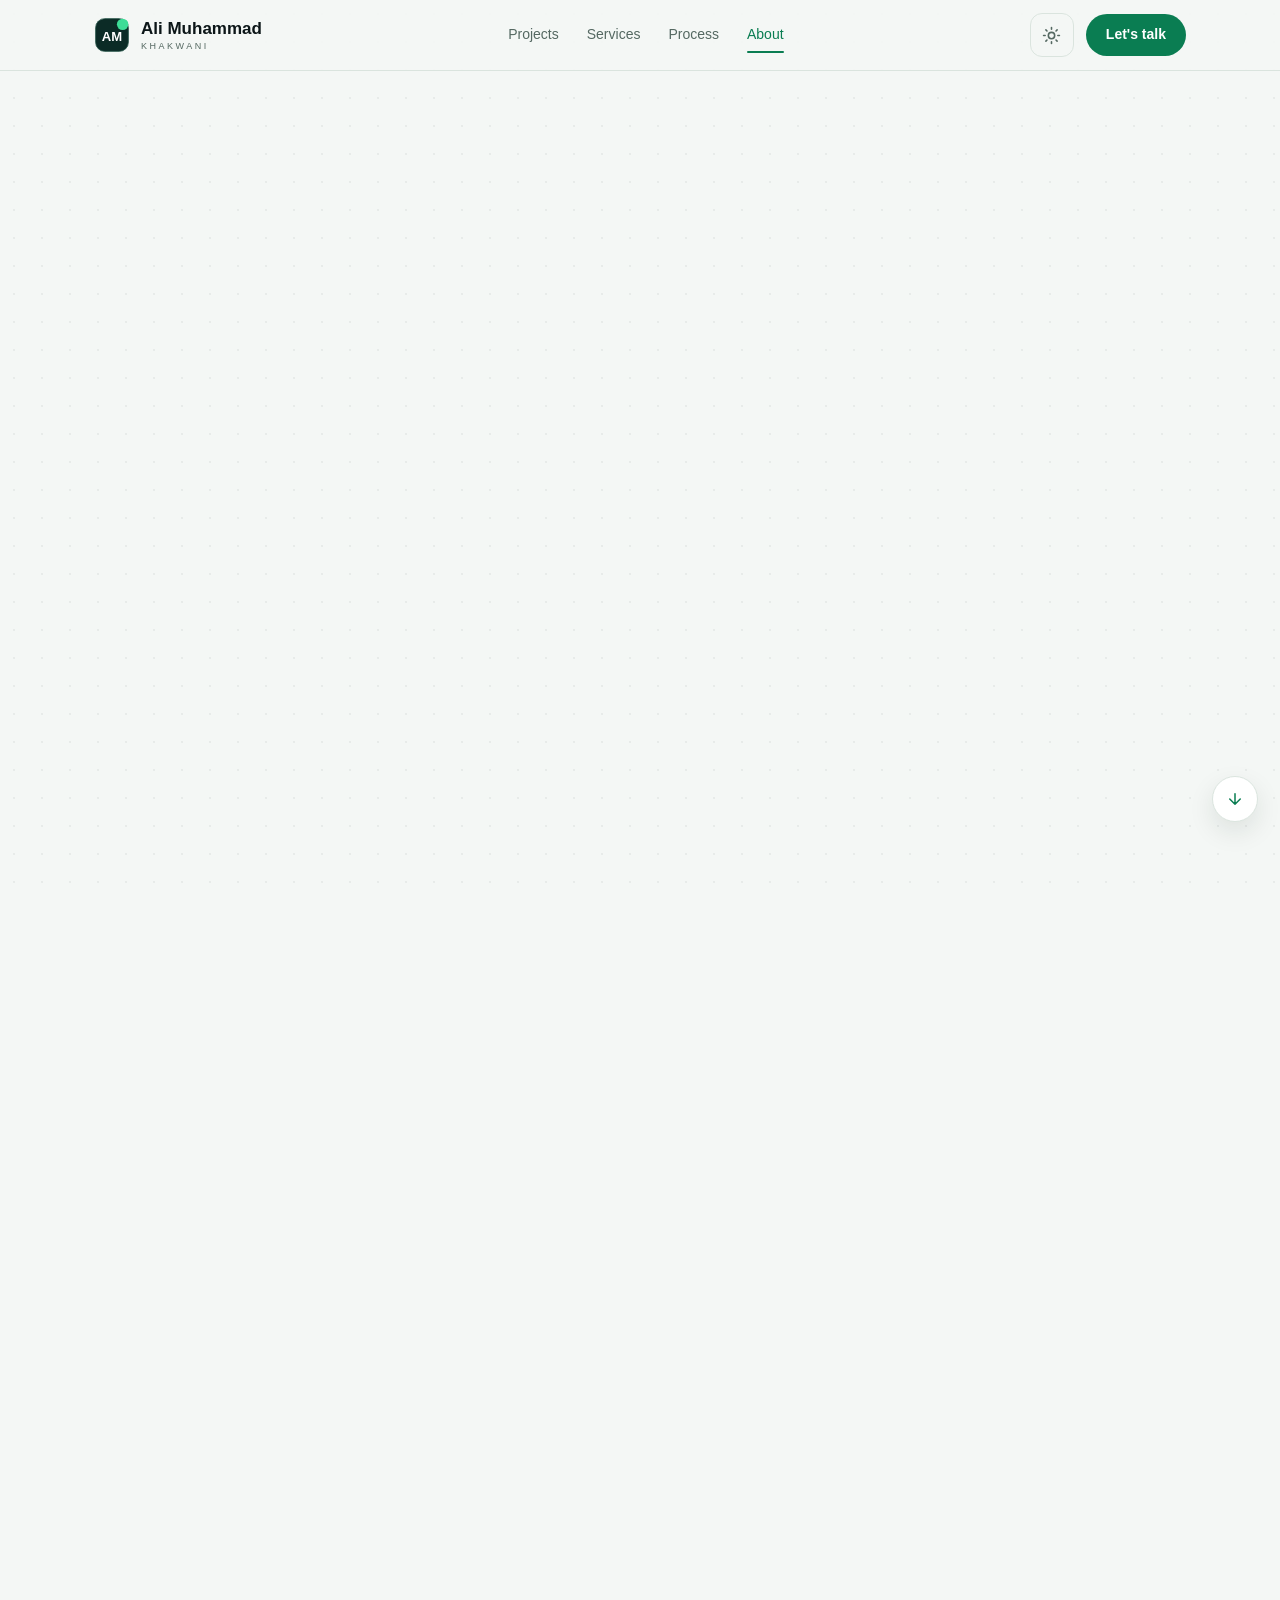
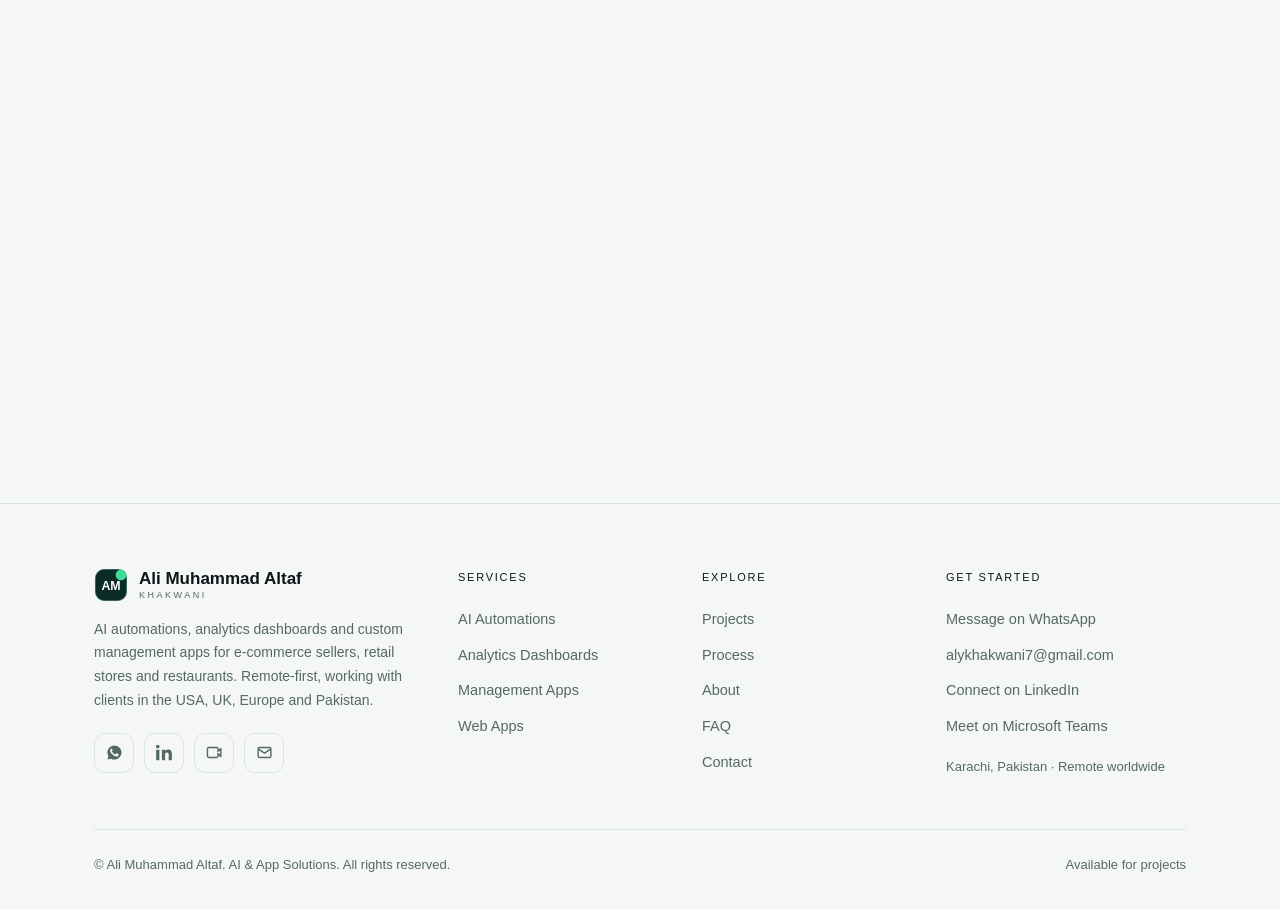
==== about.html @ 0fd6e1c9 "Add files via upload" ====
<!DOCTYPE html>
<html lang="en">
<head>
<meta charset="UTF-8">
<meta name="viewport" content="width=device-width, initial-scale=1.0">
<title>About &amp; FAQ | Ali Muhammad Altaf</title>
<meta name="description" content="Meet Ali Muhammad Altaf, a Computer Science graduate turned e-commerce analyst who builds AI automations and custom apps, plus answers to common questions.">
<meta name="keywords" content="AI automation services, Amazon seller analytics dashboard, e-commerce analytics, retail store management app, restaurant management software, real estate agency software, multi-tenant real estate CRM, interactive web app development, Odoo developer, Power BI dashboards, custom business apps, remote developer, USA, UK, Europe, Pakistan">
<link rel="canonical" href="https://alikhakwani.com/about.html">
<meta name="robots" content="index, follow">
<meta http-equiv="Content-Security-Policy" content="default-src 'self'; script-src 'self' 'unsafe-inline'; style-src 'self' 'unsafe-inline' https://fonts.googleapis.com; font-src https://fonts.gstatic.com; img-src 'self' data:; connect-src https://*.supabase.co; object-src 'none'; base-uri 'self'; form-action 'none'; frame-src 'none'">
<meta name="referrer" content="strict-origin-when-cross-origin">
<meta name="theme-color" content="#051f20" id="themeColor">
<script src="config.js"></script>
<meta property="og:type" content="website">
<meta property="og:url" content="https://alikhakwani.com/about.html">
<meta property="og:title" content="About &amp; FAQ | Ali Muhammad Altaf">
<meta property="og:description" content="Meet Ali Muhammad Altaf, a Computer Science graduate turned e-commerce analyst who builds AI automations and custom apps, plus answers to common questions.">
<meta property="og:site_name" content="Ali Muhammad Altaf">
<meta property="og:locale" content="en_US">
<meta property="og:image" content="https://alikhakwani.com/og-image.jpg?v=2">
<meta property="og:image:secure_url" content="https://alikhakwani.com/og-image.jpg?v=2">
<meta property="og:image:type" content="image/jpeg">
<meta property="og:image:width" content="1200">
<meta property="og:image:height" content="630">
<meta property="og:image:alt" content="Ali Muhammad Altaf: solve business problems with AI, automation and custom software">
<meta name="twitter:card" content="summary_large_image">
<meta name="twitter:title" content="About &amp; FAQ | Ali Muhammad Altaf">
<meta name="twitter:description" content="Meet Ali Muhammad Altaf, a Computer Science graduate turned e-commerce analyst who builds AI automations and custom apps, plus answers to common questions.">
<meta name="twitter:image" content="https://alikhakwani.com/og-image.jpg?v=2">
<meta name="twitter:image:alt" content="Ali Muhammad Altaf, AI automations and custom software">
<link rel="icon" href="data:image/svg+xml,%3Csvg xmlns='http://www.w3.org/2000/svg' viewBox='0 0 44 44'%3E%3Crect x='2' y='2' width='40' height='40' rx='11' fill='%230f1b18'/%3E%3Crect x='28' y='2' width='14' height='14' rx='7' fill='%233ddc97'/%3E%3Ctext x='22' y='29' text-anchor='middle' font-family='sans-serif' font-weight='800' font-size='15' fill='white'%3EAM%3C/text%3E%3C/svg%3E">
<link rel="preconnect" href="https://fonts.googleapis.com">
<link rel="preconnect" href="https://fonts.gstatic.com" crossorigin>
<link href="https://fonts.googleapis.com/css2?family=Manrope:wght@400;500;600;700;800&display=swap" rel="stylesheet" media="print" onload="this.media='all'">
<noscript><link href="https://fonts.googleapis.com/css2?family=Manrope:wght@400;500;600;700;800&display=swap" rel="stylesheet"></noscript>
<link rel="stylesheet" href="styles.css">
<script>
(function(){try{
  var t=localStorage.getItem("theme");
  if(!t) t = window.matchMedia("(prefers-color-scheme: light)").matches ? "light" : "dark";
  document.documentElement.setAttribute("data-theme",t);
}catch(e){document.documentElement.setAttribute("data-theme","dark");}})();
</script>
<script type="application/ld+json">
{
  "@context": "https://schema.org",
  "@type": "FAQPage",
  "mainEntity": [
    {
      "@type": "Question",
      "name": "What kind of businesses do you work with?",
      "acceptedAnswer": {
        "@type": "Answer",
        "text": "E-commerce sellers (Amazon, eBay, Shopify), retail stores, restaurants, and any business owner who needs a digital or AI solution: AI automations, business analytics dashboards, custom management apps and web apps. Remote work with clients in the USA, UK, Europe and Pakistan."
      }
    },
    {
      "@type": "Question",
      "name": "How much does a custom dashboard or app cost?",
      "acceptedAnswer": {
        "@type": "Answer",
        "text": "Pricing depends on scope: an AI automation or analytics dashboard costs less than a full retail store management system or restaurant management app. Every project gets a clear fixed-price quote before work starts, and the first consultation is free."
      }
    },
    {
      "@type": "Question",
      "name": "How long does a project take?",
      "acceptedAnswer": {
        "@type": "Answer",
        "text": "A focused analytics dashboard (Amazon sales dashboard, e-commerce report, Power BI dashboard) typically takes days; a complete retail or restaurant management system with user roles takes a few weeks, with working versions shown along the way."
      }
    },
    {
      "@type": "Question",
      "name": "Do you work remotely with clients in the USA and Europe?",
      "acceptedAnswer": {
        "@type": "Answer",
        "text": "Yes, remote AI automation services and custom app development for businesses in the USA, UK, Europe and Pakistan. Karachi working hours overlap European business hours completely and US East Coast mornings, and everything is delivered online."
      }
    },
    {
      "@type": "Question",
      "name": "Do you build real estate agency software?",
      "acceptedAnswer": {
        "@type": "Answer",
        "text": "Yes, multi-tenant real estate platforms that run a whole agency from one dashboard: property listings, client and lead pipelines, viewings, offers, deals and agent commission tracking, replacing spreadsheets and scattered WhatsApp threads."
      }
    },
    {
      "@type": "Question",
      "name": "Can you build an interactive product or marketing website?",
      "acceptedAnswer": {
        "@type": "Answer",
        "text": "Yes, interactive, animated product and marketing sites: cost calculators, configurators, exploded/interactive product views and conversion-focused landing pages."
      }
    }
  ]
}
</script>
</head>
<body>
<a class="skip-link" href="#main">Skip to content</a>
<div class="aurora" aria-hidden="true"></div>
<div class="grain" aria-hidden="true"></div>

<header>
  <div class="wrap nav">
    <a class="mark" href="index.html">
      <svg class="logo" viewBox="0 0 44 44" aria-hidden="true">
        <rect x="2" y="2" width="40" height="40" rx="11" fill="#0b2b26" stroke="#235347"/>
        <rect x="28" y="2" width="14" height="14" rx="7" fill="#3ddc97"/>
        <text x="22" y="29" text-anchor="middle" font-family="Bricolage Grotesque, sans-serif" font-weight="800" font-size="16" fill="#ffffff">AM</text>
      </svg>
      <span class="mark-name"><span data-shortname>Ali Muhammad</span><small class="mark-sub">Khakwani</small></span>
    </a>
    <nav class="nav-links" id="navLinks">
      <a href="projects.html">Projects</a>
      <a href="services.html">Services</a>
      <a href="process.html">Process</a>
      <a href="about.html" aria-current="page">About</a>
    </nav>
    <div class="nav-right">
      <button class="theme-toggle" id="themeToggle" type="button" aria-label="Switch to light theme">
        <svg class="t-moon" viewBox="0 0 24 24" aria-hidden="true"><path d="M21 12.8A9 9 0 1 1 11.2 3a7 7 0 0 0 9.8 9.8z"/></svg>
        <svg class="t-sun" viewBox="0 0 24 24" aria-hidden="true"><circle cx="12" cy="12" r="4"/><path d="M12 2v2M12 20v2M4.9 4.9l1.4 1.4M17.7 17.7l1.4 1.4M2 12h2M20 12h2M4.9 19.1l1.4-1.4M17.7 6.3l1.4-1.4"/></svg>
      </button>
      <a class="nav-cta" href="contact.html">Let's talk</a>
      <button class="nav-burger" id="navBurger" type="button" aria-label="Open menu" aria-expanded="false" aria-controls="mobileMenu">
        <span></span><span></span><span></span>
      </button>
    </div>
  </div>
  <div class="mobile-menu" id="mobileMenu" hidden>
    <a href="index.html"><i>01</i>Home</a>
    <a href="projects.html"><i>02</i>Projects</a>
    <a href="services.html"><i>03</i>Services</a>
    <a href="process.html"><i>04</i>Process</a>
    <a href="about.html" aria-current="page"><i>05</i>About</a>
    <a class="mm-cta" href="contact.html">Let's talk</a>
  </div>
</header>

<main id="main">
<section id="story" style="padding-top:72px">
  <div class="wrap meet-grid">
    <div class="reveal">
      <div class="portrait-wrap"><div class="portrait"><img src="assets/img-ce929fce.jpg" width="720" height="900" alt="Ali Muhammad Altaf" loading="lazy" decoding="async"></div>
    </div></div>
    <div class="meet-copy reveal">
      <p class="eyebrow">Meet Ali</p>
      <h1>Built by someone who knows the business side.</h1>
      <p>Computer Science graduate turned e-commerce sales analyst. I've managed listings and data across Amazon, eBay, Shopify and Odoo. I saw how much time businesses lose to manual work, so I started building the tools that fix it. <strong>I work remotely with clients in the USA, UK, Europe and Pakistan.</strong></p>
      <div class="chips">
        <span class="chip">AI Automations</span><span class="chip">E-commerce Analytics</span><span class="chip">Amazon Analytics</span><span class="chip">Power BI</span><span class="chip">Python</span><span class="chip">SQL</span><span class="chip">Odoo</span>
      </div>
    </div>
  </div>
</section>

<!-- REVIEWS -->

<section id="reviews" style="display:none;padding-top:0">
  <div class="wrap">
    <div class="sec-head center reveal" style="text-align:center">
      <p class="eyebrow">Client reviews</p>
      <h2 style="margin-left:auto;margin-right:auto">What clients say about the work.</h2>
    </div>
    <div class="t-grid" id="tGrid"></div>
    <div class="t-invite reveal">
      <h3 class="t-invite-head">Share your feedback</h3>
      <p>Worked with me? I'd love your honest feedback.</p>
      <button class="btn btn-ghost" id="rvToggle" type="button">⭐ Share your review</button>
      <div id="rvForm" style="display:none;max-width:520px;margin:22px auto 0;text-align:left">
        <div class="rv-field"><label>Your name *</label><input id="rvName" maxlength="80" required aria-required="true" placeholder="e.g. Ahmed Raza"></div>
        <div class="rv-field"><label>Business (optional)</label><input id="rvBiz" maxlength="120" placeholder="e.g. Raza Traders, Karachi"></div>
        <div class="rv-field"><label>Rating</label>
          <select id="rvStars"><option value="5">★★★★★ Excellent</option><option value="4">★★★★☆ Good</option><option value="3">★★★☆☆ Okay</option><option value="2">★★☆☆☆ Poor</option><option value="1">★☆☆☆☆ Bad</option></select>
        </div>
        <div class="rv-field"><label>Your review *</label><textarea id="rvText" maxlength="600" rows="4" required aria-required="true" placeholder="What did I build for you, and what changed?"></textarea></div>
        <input id="rvHp" aria-hidden="true" style="position:absolute;left:-9999px" tabindex="-1" autocomplete="off">
        <button class="btn btn-jade" id="rvSubmit" type="button" style="width:100%;justify-content:center">Submit review</button>
        <p id="rvMsg" role="status" aria-live="polite" style="margin-top:12px;font-size:14px;text-align:center"></p>
      </div>
    </div>
  </div>
</section>

<!-- FAQ -->

<section id="faq" style="padding-top:0">
  <div class="wrap">
    <div class="sec-head center reveal" style="text-align:center">
      <p class="eyebrow">Common questions</p>
      <h2 style="margin-left:auto;margin-right:auto">Questions people usually ask.</h2>
    </div>
    <div class="faq stagger reveal">
      <details>
        <summary>What kind of businesses do you work with?</summary>
        <p>Mainly e-commerce sellers (Amazon, eBay, Shopify), retail stores and restaurants, but really any business owner who needs a digital or AI solution. If your business runs on slow, manual processes, it can be automated: AI automations, business analytics dashboards, custom management apps and web apps. I work remotely with clients in the USA, UK, Europe and Pakistan.</p>
      </details>
      <details>
        <summary>How much does a custom dashboard or app cost?</summary>
        <p>It depends on scope. An AI automation or a business analytics dashboard (like an Amazon sales dashboard or Power BI report) costs less than a full retail store management system or restaurant management app with user roles. Tell me what you need on WhatsApp and you'll get a clear, fixed-price quote before any work starts. The first consultation is always free.</p>
      </details>
      <details>
        <summary>How long does a project take?</summary>
        <p>A focused analytics dashboard (an Amazon sales dashboard, e-commerce report or Power BI dashboard) typically takes days, not months. A complete management system for a retail store or restaurant, with user roles and reports, takes a few weeks. I build fast, test against your real business data, and show you working versions along the way.</p>
      </details>
      <details>
        <summary>Do you work remotely with clients in the USA and Europe?</summary>
        <p>Yes, I provide remote AI automation services and custom app development for businesses in the USA, UK, Europe and Pakistan. Being based in Karachi means my working day overlaps European business hours completely and US East Coast mornings, so communication stays same-day. Everything is delivered online: hosted web apps, shared dashboards and updates over WhatsApp or email.</p>
      </details>
      <details>
        <summary>Do you build real estate agency software?</summary>
        <p>Yes, I build multi-tenant real estate platforms that run a whole agency from one dashboard: property listings, client and lead pipelines, viewings, offers, deals and agent commission tracking, replacing spreadsheets and scattered WhatsApp threads. See REOS in the projects section for an example.</p>
      </details>
      <details>
        <summary>Can you build an interactive product or marketing website?</summary>
        <p>Yes, beyond dashboards and management apps, I build interactive, animated product and marketing sites: cost calculators, configurators, exploded/interactive product views and conversion-focused landing pages, like the Eco Bike project in my portfolio.</p>
      </details>
    </div>
  </div>
</section>

<!-- FINAL CTA -->

<section class="cta-band">
  <div class="wrap">
    <div class="cta-inner reveal">
      <div>
        <p class="eyebrow">Let's talk</p>
        <h2>Have a manual process costing your team hours every week?</h2>
        <p>Tell me what's slow or messy and I'll show you how it can work instead.</p>
      </div>
      <div class="cta-actions">
        <a class="btn btn-jade" href="contact.html">Start a project</a>
        <a class="btn btn-ghost" data-wa href="#">Message on WhatsApp</a>
      </div>
    </div>
  </div>
</section>

</main>
<footer>
  <div class="wrap">
    <div class="foot-grid">
      <div class="foot-brand">
        <a class="mark" href="index.html">
          <svg class="logo" viewBox="0 0 44 44" aria-hidden="true" style="width:34px;height:34px">
            <rect x="2" y="2" width="40" height="40" rx="11" fill="#0b2b26" stroke="#235347"/>
            <rect x="28" y="2" width="14" height="14" rx="7" fill="#3ddc97"/>
            <text x="22" y="29" text-anchor="middle" font-family="Bricolage Grotesque, sans-serif" font-weight="800" font-size="16" fill="#ffffff">AM</text>
          </svg>
          <span class="mark-name"><span data-name>Ali Muhammad Altaf</span><small class="mark-sub">Khakwani</small></span>
        </a>
        <p class="foot-blurb">AI automations, analytics dashboards and custom management apps for e-commerce sellers, retail stores and restaurants. Remote-first, working with clients in the USA, UK, Europe and Pakistan.</p>
        <div class="foot-social">
          <a data-wa href="#" aria-label="WhatsApp">
            <svg viewBox="0 0 24 24" fill="currentColor" aria-hidden="true"><path d="M12 2a10 10 0 0 0-8.6 15.1L2 22l5-1.3A10 10 0 1 0 12 2zm5.4 14.1c-.2.7-1.3 1.3-1.9 1.4-.5.1-1.1.1-1.8-.1-.4-.1-1-.3-1.7-.6-3-1.3-4.9-4.3-5.1-4.5-.1-.2-1.2-1.6-1.2-3s.7-2.1 1-2.4c.2-.3.5-.3.7-.3h.5c.2 0 .4 0 .6.4.2.5.7 1.8.8 1.9.1.1.1.3 0 .5-.1.2-.1.3-.3.5l-.4.5c-.1.1-.3.3-.1.6.2.3.8 1.3 1.7 2.1 1.2 1.1 2.2 1.4 2.5 1.5.3.1.5.1.7-.1.2-.2.8-.9 1-1.2.2-.3.4-.3.7-.2.3.1 1.7.8 2 1 .3.2.5.2.5.4.1.1.1.7-.2 1.6z"/></svg>
          </a>
          <a data-li href="#" target="_blank" rel="noopener" aria-label="LinkedIn">
            <svg viewBox="0 0 24 24" fill="currentColor" aria-hidden="true"><path d="M4.98 3.5C4.98 4.88 3.87 6 2.5 6S0 4.88 0 3.5 1.12 1 2.5 1s2.48 1.12 2.48 2.5zM.24 8.25h4.52V23H.24V8.25zM8.34 8.25h4.33v2.01h.06c.6-1.14 2.08-2.34 4.28-2.34 4.58 0 5.42 3.01 5.42 6.92V23h-4.51v-7.1c0-1.7-.03-3.88-2.37-3.88-2.37 0-2.73 1.85-2.73 3.76V23H8.34V8.25z"/></svg>
          </a>
          <a data-teams href="#" target="_blank" rel="noopener" aria-label="Microsoft Teams">
            <svg viewBox="0 0 24 24" fill="none" stroke="currentColor" stroke-width="2" stroke-linecap="round" stroke-linejoin="round" aria-hidden="true"><path d="M17 10.5V7a2 2 0 0 0-2-2H4a2 2 0 0 0-2 2v10a2 2 0 0 0 2 2h11a2 2 0 0 0 2-2v-3.5l4 4v-11z"/></svg>
          </a>
          <a href="mailto:alykhakwani7@gmail.com" aria-label="Email">
            <svg viewBox="0 0 24 24" fill="none" stroke="currentColor" stroke-width="2" aria-hidden="true"><rect x="3" y="5" width="18" height="14" rx="2"/><path d="M3 7l9 6 9-6"/></svg>
          </a>
        </div>
      </div>

      <div class="foot-col">
        <h4>Services</h4>
        <a href="services.html">AI Automations</a>
        <a href="services.html">Analytics Dashboards</a>
        <a href="services.html">Management Apps</a>
        <a href="services.html">Web Apps</a>
      </div>

      <div class="foot-col">
        <h4>Explore</h4>
        <a href="projects.html">Projects</a>
        <a href="process.html">Process</a>
        <a href="about.html">About</a>
        <a href="about.html#faq">FAQ</a>
        <a href="contact.html">Contact</a>
      </div>

      <div class="foot-col">
        <h4>Get started</h4>
        <a data-wa href="#">Message on WhatsApp</a>
        <a href="mailto:alykhakwani7@gmail.com">alykhakwani7@gmail.com</a>
        <a data-li href="#" target="_blank" rel="noopener">Connect on LinkedIn</a>
        <a data-teams href="#" target="_blank" rel="noopener">Meet on Microsoft Teams</a>
        <p class="foot-loc">Karachi, Pakistan &middot; Remote worldwide</p>
      </div>
    </div>

    <div class="foot-bottom">
      <small>&copy; <span data-year></span> Ali Muhammad Altaf. AI &amp; App Solutions. All rights reserved.</small>
      <small class="foot-avail"><span class="dot-live" aria-hidden="true"></span> Available for projects</small>
    </div>
  </div>
</footer>

<div class="scroll-nav" aria-hidden="false">
  <button class="scroll-nav-btn" id="scrollDown" type="button" aria-label="Scroll to next section" title="Scroll down">
    <svg viewBox="0 0 24 24" aria-hidden="true"><path d="M12 5v14M5 12l7 7 7-7"/></svg>
  </button>
  <button class="scroll-nav-btn back-to-top" id="backToTop" type="button" aria-label="Back to top" title="Back to top">
    <svg viewBox="0 0 24 24" aria-hidden="true"><path d="M12 19V5M5 12l7-7 7 7"/></svg>
  </button>
</div>

<script src="app.js" defer></script>
</body>
</html>
---- styles.css ----
:root{
  --bg:#051f20;
  --panel:#0b2b26;
  --panel2:#163832;
  --line:#235347;
  --text:#e9efec;
  --muted:#8eb69b;
  --jade:#3ddc97;
  --jade-dim:#235347;
  --jade-light:#daf1de;
  --amber:#e7a13b;
  --radius:18px;
  --font-display:"Manrope",sans-serif;
  --font-body:"Manrope",sans-serif;
  --font-mono:"Manrope",sans-serif;
  /* surfaces & derived tokens (themeable) */
  --panel-a:#163832;          /* card gradient top */
  --panel-b:#0b2b26;          /* card gradient bottom */
  --line-hover:#3a7760;
  --header-bg:rgba(5,31,32,.75);
  --header-bg-solid:rgba(5,31,32,.92);
  --menu-bg:rgba(5,31,32,.98);
  --chip-a:rgba(22,56,50,.7);
  --chip-b:rgba(11,43,38,.7);
  --chip-text-hover:#8eb69b;
  --tb-a:#163832;             /* browser frame chrome */
  --tb-b:#0b2b26;
  --tb-dot:#235347;
  --shadow-card:rgba(0,0,0,.35);
  --shadow-deep:rgba(0,0,0,.55);
  --shadow-lift:rgba(0,0,0,.4);
  --on-jade:#04140d;          /* text on jade fills */
  --glow:61,220,151;          /* jade as rgb triplet for glows */
  --grid-dot:rgba(233,239,236,.03);
  --aurora-op:.5;
  --grain-op:.12;
  --jade-2:#8fe3b5;
  --grain-blend:soft-light;
  --coral:#e07a5f;
  /* motion tokens */
  --ease-out-soft:cubic-bezier(0.22,1,0.36,1);
  --dur-micro:200ms;
  --dur-reveal:320ms;
  --stagger:30ms;
}
*{margin:0;padding:0;box-sizing:border-box}
html{scroll-behavior:smooth}
html,body{overflow-x:clip}
body{font-family:var(--font-body);background:var(--bg);color:var(--text);line-height:1.65;-webkit-font-smoothing:antialiased}
::selection{background:var(--jade);color:#04140d}
.wrap{max-width:1140px;margin:0 auto;padding:0 24px}
section{padding:110px 0;position:relative}
@media(max-width:760px){section{padding:64px 0}}
h1,h2,h3{font-family:var(--font-display);line-height:1.05;letter-spacing:-0.015em}
a{color:inherit}
img{max-width:100%;height:auto}

/* ambient background */
body::before{content:"";position:fixed;inset:0;z-index:-2;background:
  radial-gradient(800px 500px at 80% -10%, rgba(61,220,151,.07), transparent 60%),
  radial-gradient(700px 600px at -10% 40%, rgba(61,220,151,.05), transparent 60%);}
/* aurora field, faded photographic depth behind everything */
.grain{display:none!important}
.aurora{position:fixed;inset:0;z-index:-3;pointer-events:none;
  background-image:url("assets/img-ee8ac47e.jpg");
  background-size:cover;background-position:center;
  opacity:var(--aurora-op);
  }
.aurora::after{content:"";position:absolute;inset:0;
  background:radial-gradient(120% 90% at 50% 45%, transparent 30%, rgba(9,12,14,.55) 100%)}
@keyframes auroraDrift{
  from{transform:scale(1.06) translate3d(-1%,-0.6%,0)}
  to{transform:scale(1.14) translate3d(1.4%,1%,0)}
}
body::after{content:"";position:fixed;inset:0;z-index:-1;pointer-events:none;
  background-image:radial-gradient(var(--grid-dot) 1px, transparent 1px);
  background-size:28px 28px;}
/* film grain, adds tooth to the flat dark surface */
.grain{position:fixed;inset:0;z-index:1;pointer-events:none;opacity:var(--grain-op);mix-blend-mode:var(--grain-blend);
  background-image:url("data:image/svg+xml,%3Csvg xmlns='http://www.w3.org/2000/svg' width='140' height='140'%3E%3Cfilter id='n'%3E%3CfeTurbulence type='fractalNoise' baseFrequency='.85' numOctaves='3'/%3E%3C/filter%3E%3Crect width='140' height='140' filter='url(%23n)' opacity='.42'/%3E%3C/svg%3E")}

.eyebrow{font-family:var(--font-mono);font-size:12px;letter-spacing:.18em;text-transform:uppercase;color:var(--jade);display:flex;align-items:center;gap:12px}
.eyebrow::before{content:"";width:28px;height:1.5px;background:var(--jade)}
.center .eyebrow{justify-content:center}

/* ---------- header ---------- */
header{position:sticky;top:0;z-index:60;background:var(--header-bg-solid);border-bottom:1px solid var(--line);transition:background .3s var(--ease-out-soft),border-color .3s var(--ease-out-soft)}
header.shrunk{background:var(--header-bg-solid);border-bottom-color:var(--line-hover)}
.nav{display:flex;align-items:center;justify-content:space-between;height:70px;transition:height .3s var(--ease-out-soft)}
header.shrunk .nav{height:56px}
.logo{width:36px;height:36px;flex:none;transition:transform .25s var(--ease-out-soft),width .3s var(--ease-out-soft),height .3s var(--ease-out-soft)}
header.shrunk .logo{width:30px;height:30px}
.mark{display:flex;align-items:center;gap:11px;font-family:var(--font-display);font-weight:700;font-size:17px;text-decoration:none}
.mark:hover .logo{transform:rotate(-6deg) scale(1.06)}
.mark-name{display:flex;flex-direction:column;line-height:1.15}
.mark-sub{font-family:var(--font-mono);font-size:9px;font-weight:400;letter-spacing:.28em;text-transform:uppercase;color:var(--muted);margin-top:2px}
.nav-links{display:flex;gap:28px;font-size:14px;font-weight:500}
.nav-links a{text-decoration:none;color:var(--muted);transition:color .15s}
.nav-links a:hover{color:var(--text)}
.nav-cta{background:var(--jade);color:var(--on-jade);padding:9px 20px;border-radius:999px;text-decoration:none;font-size:14px;font-weight:600;transition:transform .15s,box-shadow .15s}
.nav-cta:hover{transform:translateY(-1px);box-shadow:0 8px 24px rgba(61,220,151,.3)}
@media(max-width:760px){.nav-links{display:none}}

/* skip link */
.skip-link{position:absolute;left:-9999px;top:0;z-index:200;background:var(--jade);color:var(--on-jade);
  padding:12px 20px;border-radius:0 0 10px 0;font-weight:600;text-decoration:none}
.skip-link:focus{left:0}

/* mobile menu */
.nav-right{display:flex;align-items:center;gap:12px}
.nav-burger{display:none;width:44px;height:44px;flex:none;background:transparent;border:1px solid var(--line);
  border-radius:12px;cursor:pointer;padding:0;align-items:center;justify-content:center;flex-direction:column;gap:5px;
  transition:border-color .2s}
.nav-burger:hover{border-color:var(--jade-dim)}
.nav-burger span{display:block;width:18px;height:2px;background:var(--text);border-radius:2px;
  transition:transform .25s var(--ease-out-soft),opacity .2s}
.nav-burger[aria-expanded="true"] span:nth-child(1){transform:translateY(7px) rotate(45deg)}
.nav-burger[aria-expanded="true"] span:nth-child(2){opacity:0}
.nav-burger[aria-expanded="true"] span:nth-child(3){transform:translateY(-7px) rotate(-45deg)}
.mobile-menu{display:none;flex-direction:column;border-top:1px solid var(--line);background:var(--menu-bg);
  padding:10px 24px 22px}
.mobile-menu a{padding:15px 4px;text-decoration:none;color:var(--muted);font-size:16px;font-weight:500;
  border-bottom:1px solid var(--line);display:flex;align-items:baseline;gap:14px}
.mobile-menu a i{font-family:var(--font-mono);font-style:normal;font-size:11px;color:var(--jade);letter-spacing:.1em}
.mobile-menu a:hover,.mobile-menu a:focus-visible{color:var(--text)}
.mobile-menu .mm-cta{margin-top:16px;border-bottom:none;background:var(--jade);color:var(--on-jade);text-align:center;
  border-radius:999px;padding:14px;font-weight:600}
@media(max-width:760px){
  .nav-burger{display:flex}
  .nav-cta{display:none}
  .mobile-menu.open{display:flex}
}

/* ---------- buttons ---------- */
.btn{display:inline-flex;align-items:center;gap:9px;padding:14px 28px;border-radius:999px;text-decoration:none;font-weight:600;font-size:15px;transition:transform .15s,box-shadow .2s,border-color .15s,color .15s;position:relative;overflow:hidden;
  background:transparent;border:none;cursor:pointer;font-family:inherit}
.btn:hover{transform:translateY(-2px)}
.btn::after{content:"";position:absolute;top:0;left:-80%;width:45%;height:100%;background:linear-gradient(105deg,transparent,rgba(255,255,255,.35),transparent);transform:skewX(-20deg);transition:left .55s ease}
.btn:hover::after{left:130%}
.btn-jade{background:var(--jade);color:var(--on-jade)}
.btn-jade:hover{box-shadow:0 12px 34px rgba(61,220,151,.35)}
.btn-ghost{background:transparent;border:1.5px solid var(--line);color:var(--text)}
.btn-ghost:hover{border-color:var(--jade);color:var(--jade)}
.btn svg{width:18px;height:18px;flex:none}

/* ---------- hero ---------- */
.hero{padding:70px 0 54px;overflow:hidden}
@media(max-width:760px){.hero{padding:44px 0 32px}}
.hero-grid{display:grid;grid-template-columns:1.15fr .85fr;gap:60px;align-items:center}
@media(max-width:760px){.hero-grid{gap:32px}}
@media(max-width:900px){.hero-grid{grid-template-columns:1fr}}
.hero h1{font-size:clamp(42px,6vw,74px);font-weight:800}
.hero h1 .dim,h2 .dim{color:var(--muted)}
.hero h1 .glow,h2 .glow{background:linear-gradient(100deg,var(--jade) 0%,var(--jade-light) 45%,var(--jade) 100%);
  -webkit-background-clip:text;background-clip:text;color:transparent;
  }
h2 .glow{filter:drop-shadow(0 0 20px rgba(61,220,151,.22))}
.hero p.lead{margin:18px 0 26px;font-size:18px;color:var(--muted);max-width:50ch}
.cta-row{display:flex;gap:14px;flex-wrap:wrap}
.rise{opacity:0;transform:translateY(14px);animation:riseIn .5s cubic-bezier(.2,.7,.3,1) forwards}
@keyframes riseIn{to{opacity:1;transform:none}}

.hero-photo{position:relative;max-width:420px;justify-self:end}
@media(max-width:900px){.hero-photo{justify-self:center;margin-top:10px}}
.hero-photo::before{content:"";position:absolute;inset:-30px;background:radial-gradient(closest-side, rgba(61,220,151,.22), transparent 72%);filter:blur(24px);z-index:0;animation:pulse 6s ease-in-out infinite}
@keyframes pulse{0%,100%{opacity:.75;transform:scale(1)}50%{opacity:1;transform:scale(1.05)}}
.hero-photo .frame{position:relative;border-radius:24px;overflow:hidden;border:1px solid var(--line);z-index:1}
.hero-photo img{display:block;width:100%;filter:saturate(1.05) contrast(1.03)}
.hero-photo .frame::after{content:"";position:absolute;inset:0;background:linear-gradient(180deg,transparent 55%,rgba(9,12,14,.85))}
.hero-photo .plate{position:absolute;left:18px;right:18px;bottom:18px;z-index:2;display:flex;justify-content:space-between;align-items:end;color:#e9efec}
.hero-photo .plate b{font-family:var(--font-display);font-size:18px}
.hero-photo .plate small{display:block;font-family:var(--font-mono);font-size:10.5px;letter-spacing:.12em;text-transform:uppercase;color:var(--jade)}
.hero-photo .dot-live{width:10px;height:10px;border-radius:50%;background:var(--jade);box-shadow:0 0 0 4px rgba(61,220,151,.18);animation:pulse 2.5s infinite}

/* ---------- hero product dashboard ---------- */
.hd-frame{position:relative;border-radius:20px;overflow:hidden;border:1px solid var(--line);z-index:1;
  background:var(--panel);box-shadow:0 30px 70px var(--shadow-deep)}
.hd-frame .tb{background:linear-gradient(180deg,var(--tb-a),var(--tb-b))}
.hd-body{padding:18px}
.hd-top{display:flex;align-items:center;justify-content:space-between;margin-bottom:14px}
.hd-top small{display:block;font-family:var(--font-mono);font-size:9.5px;letter-spacing:.1em;text-transform:uppercase;color:var(--muted)}
.hd-top b{font-family:var(--font-display);font-size:15px;color:var(--text)}
.hd-live{display:inline-flex;align-items:center;gap:6px;font-family:var(--font-mono);font-size:10px;letter-spacing:.1em;text-transform:uppercase;color:var(--jade)}
.hd-live .dot-live{position:relative;width:7px;height:7px}
.hd-kpis{display:grid;grid-template-columns:repeat(3,1fr);gap:8px;margin-bottom:10px}
.hd-kpis .cellk{padding:9px 10px}
.hd-kpis .cellk b{font-size:15px}
.hd-chart{height:52px;padding:10px 10px 0;margin-bottom:12px;background:var(--panel2);border:1px solid var(--line);border-radius:10px;
  display:flex;align-items:end;gap:5px}
.hd-chart i{flex:1;background:var(--jade-dim);border-radius:3px 3px 0 0;height:var(--h)}
.hd-chart i.hi{background:var(--jade)}
.hd-insight{display:flex;align-items:flex-start;gap:9px;padding:11px 12px;border-radius:10px;margin-bottom:10px;
  background:rgba(61,220,151,.1);border:1px solid var(--jade-dim);font-size:12.5px;color:var(--text);line-height:1.5}
.hd-insight svg{width:15px;height:15px;flex:none;margin-top:2px;stroke:var(--jade)}
.hd-insight b{color:var(--jade);font-weight:700}
.hd-rows{display:grid;gap:7px}
.hd-row{display:flex;align-items:center;gap:8px;font-size:12px;color:var(--muted)}
.hd-row svg{width:14px;height:14px;flex:none;stroke:var(--jade)}
@media(max-width:420px){.hd-kpis{grid-template-columns:1fr 1fr}.hd-kpis .cellk:last-child{grid-column:1/-1}}

/* ---------- problems i solve ---------- */
.prob-grid{display:grid;grid-template-columns:repeat(4,1fr);gap:12px;max-width:920px;margin:0 auto}
@media(max-width:760px){.prob-grid{grid-template-columns:repeat(2,1fr)}}
.prob-chip{display:flex;align-items:center;gap:10px;padding:14px 16px;border-radius:13px;border:1px solid var(--line);
  background:linear-gradient(180deg,var(--panel-a),var(--panel-b));font-size:13.5px;color:var(--muted);font-weight:500;
  transition:transform .25s var(--ease-out-soft),border-color .25s}
.prob-chip:hover{transform:translateY(-2px);border-color:var(--coral);color:var(--text)}
.prob-chip svg{width:19px;height:19px;flex:none;stroke:var(--coral);fill:none;stroke-width:1.8;stroke-linecap:round;stroke-linejoin:round;opacity:.85}
.prob-transition{text-align:center;max-width:46ch;margin:40px auto 0;font-size:clamp(20px,2.6vw,27px);font-family:var(--font-display);color:var(--muted)}
.prob-transition strong{color:var(--jade);font-weight:700}
.prob-ba{display:grid;grid-template-columns:1fr 54px 1fr;gap:16px;align-items:center;max-width:920px;margin:34px auto 0}
@media(max-width:700px){.prob-ba{grid-template-columns:1fr;gap:12px}.prob-ba-arrow{transform:rotate(90deg);justify-self:center}}
.prob-ba-panel{border-radius:16px;padding:22px 20px;border:1px solid var(--line)}
.prob-before{background:var(--panel)}
.prob-after{background:linear-gradient(180deg,rgba(61,220,151,.1),var(--panel));border-color:var(--jade-dim)}
.prob-ba-panel small{display:block;font-family:var(--font-mono);font-size:11px;letter-spacing:.16em;text-transform:uppercase;margin-bottom:14px}
.prob-before small{color:var(--coral)}
.prob-after small{color:var(--jade)}
.prob-pills{display:flex;flex-wrap:wrap;gap:8px}
.prob-pills span{font-size:12.5px;padding:7px 13px;border-radius:999px;border:1px solid var(--line);color:var(--muted);background:var(--bg)}
.prob-plus{border:none!important;background:transparent!important;padding:7px 0!important;color:var(--muted)}
.prob-pills--hi span{border-color:var(--jade-dim);color:var(--jade-light);background:rgba(61,220,151,.08);font-weight:600}
.prob-ba-arrow{text-align:center;color:var(--jade)}
.prob-ba-arrow svg{width:30px;height:30px;stroke:var(--jade);fill:none;stroke-width:2;stroke-linecap:round;stroke-linejoin:round}

/* ---------- 3D layer ---------- */
.fx-net{position:absolute;inset:0;width:100%;height:100%;z-index:0;pointer-events:none;opacity:.6}
.hero .wrap{position:relative;z-index:1}
.hero-photo{perspective:1100px}
.hd-stage{position:relative;transform-style:preserve-3d;
  transform:rotateY(var(--hry,-9deg)) rotateX(var(--hrx,4deg));will-change:transform}
.hd-stage .hd-frame{transform:translateZ(0)}
.hd-stage::after{content:"";position:absolute;inset:8% 6% -6%;z-index:-1;border-radius:24px;transform:translateZ(-50px);
  background:rgba(var(--glow),.12);border:1px solid var(--line);filter:blur(1px)}
.hd-float{position:absolute;z-index:3;display:flex;align-items:center;gap:8px;padding:9px 13px;border-radius:12px;
  background:var(--panel-a);border:1px solid var(--jade-dim);box-shadow:0 18px 40px var(--shadow-deep);
  font-size:12px;color:var(--text);white-space:nowrap;pointer-events:none;
  animation:hdBob 7s var(--ease-in-out-soft,ease-in-out) infinite alternate}
.hd-float b{font-family:var(--font-display);font-size:17px;color:var(--jade)}
.hd-float small{display:block;font-size:10.5px;color:var(--muted)}
.hd-float svg{width:14px;height:14px;stroke:var(--jade);flex:none}
.hd-float .dot-live{width:7px;height:7px;border-radius:50%;background:var(--jade);flex:none}
.hd-float--a{top:-18px;right:-26px;transform:translateZ(80px) translate(calc(var(--px,0)*14px),calc(var(--py,0)*10px))}
.hd-float--b{bottom:auto;top:52%;left:-40px;transform:translateZ(60px) translate(calc(var(--px,0)*10px),calc(var(--py,0)*8px));animation-delay:-2s}
.hd-float--c{bottom:-20px;right:18px;transform:translateZ(95px) translate(calc(var(--px,0)*16px),calc(var(--py,0)*12px));animation-delay:-4s}
@keyframes hdBob{from{translate:0 0}to{translate:0 -7px}}
@media(max-width:900px){.hd-float--a{right:8px;top:-22px}.hd-float--b{left:8px}.hd-stage{--hry:-3deg;--hrx:2deg}.fx-net{opacity:.35}}
.hd-portrait{position:absolute;z-index:4;left:-64px;bottom:-40px;width:190px;margin:0;border-radius:18px;overflow:hidden;
  border:1px solid var(--jade-dim);box-shadow:0 24px 50px var(--shadow-deep);
  transform:translateZ(110px) translate(calc(var(--px,0)*18px),calc(var(--py,0)*12px))}
.hd-portrait img{display:block;width:100%;height:225px;object-fit:cover;object-position:50% 12%}
.hd-portrait::after{content:"";position:absolute;inset:0;background:linear-gradient(180deg,transparent 55%,rgba(5,16,13,.88));pointer-events:none}
.hd-portrait figcaption{position:absolute;left:12px;right:12px;bottom:11px;z-index:2;display:flex;justify-content:space-between;align-items:flex-end;color:#e9efec}
.hd-portrait figcaption b{font-family:var(--font-display);font-size:13px;line-height:1.25}
.hd-portrait figcaption small{display:block;font-family:var(--font-mono);font-size:8.5px;letter-spacing:.12em;text-transform:uppercase;color:var(--jade)}
.hd-portrait .dot-live{width:8px;height:8px;border-radius:50%;background:var(--jade);box-shadow:0 0 0 4px rgba(61,220,151,.18);animation:pulse 2.5s infinite;flex:none;margin-bottom:3px}
.hd-float--b{bottom:auto;top:30%;left:-52px}
@media(max-width:900px){.hd-portrait{left:6px;bottom:-30px;width:132px}.hd-portrait img{height:160px}.hero-photo{margin-bottom:34px}.hd-float--b{top:36%;left:8px}}
@media(max-width:420px){.hd-float--b{display:none}}
.tilt-glare{position:absolute;inset:0;border-radius:inherit;pointer-events:none;z-index:3;opacity:0;transition:opacity .3s}
.ind,.prob-chip{position:relative;overflow:hidden}
.fx-obj-wrap{position:relative}
.fx-obj-box{position:absolute;right:24px;top:-44px;width:300px;height:230px;z-index:2}
.fx-obj{width:100%;height:100%;display:block;cursor:grab;touch-action:pan-y}
.fx-obj:active{cursor:grabbing}
.fx-obj-hint{position:absolute;left:0;right:0;bottom:6px;text-align:center;font-family:var(--font-mono);font-size:10px;letter-spacing:.14em;text-transform:uppercase;color:var(--muted);pointer-events:none}
@media(max-width:1000px){.fx-obj-box{display:none}}
@media(prefers-reduced-motion:reduce){.hd-float,.hd-portrait .dot-live{animation:none}.hd-stage{transition:none}}

/* ---------- glass hero scene ---------- */
.hero-photo{max-width:470px;width:100%}
.hd-frame.hg{background:#0b2b26;aspect-ratio:470/520;border-color:rgba(255,255,255,.18)}
.hg-bg{position:absolute;inset:0;width:100%;height:100%;object-fit:cover;object-position:50% 20%}
.hg-scrim{position:absolute;inset:0;background:linear-gradient(180deg,rgba(5,16,13,.05) 30%,rgba(5,16,13,.7) 100%)}
.hg-panel{position:absolute;z-index:2;color:#f1f6f3;border-radius:16px;padding:11px 13px;
  background:linear-gradient(160deg,rgba(255,255,255,.2),rgba(255,255,255,.08)),rgba(8,28,24,.5);border:1px solid rgba(255,255,255,.28);
  box-shadow:0 10px 30px rgba(0,0,0,.25),inset 0 1px 0 rgba(255,255,255,.25)}
.hg-panel small{display:block;font-family:var(--font-mono);font-size:9px;letter-spacing:.1em;text-transform:uppercase;color:rgba(241,246,243,.78)}
.hg-ring{left:14px;top:14px;width:31%;text-align:center}
.hg-ring svg{width:100%;display:block;margin:6px 0 0}
.hg-ring .trk{fill:none;stroke:rgba(255,255,255,.22);stroke-width:3.4}
.hg-ring .val{fill:none;stroke:#8fe3b5;stroke-width:3.4;stroke-linecap:round}
.hg-ringnum{position:absolute;left:0;right:0;bottom:calc(50% - 22px);font-family:var(--font-display);font-size:16px}
.hg-kpi{right:14px;top:36%;width:40%}
.hg-top{display:flex;justify-content:space-between;align-items:center;margin-bottom:6px}
.hg-kpi .hd-live{color:#8fe3b5;font-size:9px}
.hg-stat{display:flex;justify-content:space-between;align-items:baseline;padding:5px 0;border-top:1px solid rgba(255,255,255,.16)}
.hg-stat small{font-size:8.5px}
.hg-stat b{font-family:var(--font-display);font-size:15px}
.hg-bars{left:14px;right:14px;bottom:52px}
.hg-chart{display:flex;align-items:flex-end;gap:5px;height:42px}
.hg-chart i{flex:1;height:var(--h);background:rgba(255,255,255,.4);border-radius:3px 3px 0 0}
.hg-chart i.hi{background:#8fe3b5}
.hg-insight{display:flex;gap:7px;align-items:flex-start;margin:9px 0 0;font-size:11.5px;line-height:1.4}
.hg-insight svg{width:13px;height:13px;flex:none;margin-top:2px;stroke:#8fe3b5}
.hg-insight b{color:#8fe3b5}
.hg-name{position:absolute;left:18px;right:18px;bottom:14px;z-index:2;display:flex;justify-content:space-between;align-items:flex-end;color:#f1f6f3}
.hg-name b{font-family:var(--font-display);font-size:16px;line-height:1.25}
.hg-name small{display:block;font-family:var(--font-mono);font-size:9.5px;letter-spacing:.12em;text-transform:uppercase;color:#8fe3b5}
.hg-name .dot-live{width:9px;height:9px;border-radius:50%;background:#8fe3b5;box-shadow:0 0 0 4px rgba(143,227,181,.2);animation:pulse 2.5s infinite;margin-bottom:4px}
@media(max-width:560px){.hg-kpi{top:32%}.hg-stat:nth-of-type(3){display:none}}
@media(max-width:420px){.hg-stat b{font-size:13px}.hg-panel{padding:9px 10px}.hg-ringnum{font-size:14px}}
@media(prefers-reduced-motion:reduce){.hg-name .dot-live{animation:none}}

/* ---------- marquee ---------- */
.strip{border-top:1px solid var(--line);border-bottom:1px solid var(--line);padding:20px 0;overflow:hidden;
  background:linear-gradient(90deg,rgba(14,20,22,.2),rgba(14,20,22,.75),rgba(14,20,22,.2));
  -webkit-mask:linear-gradient(90deg,transparent,#000 12%,#000 88%,transparent);
  mask:linear-gradient(90deg,transparent,#000 12%,#000 88%,transparent)}
.track{display:flex;width:max-content;animation:scroll 30s linear infinite;font-family:var(--font-mono);font-size:12.5px;letter-spacing:.12em;text-transform:uppercase;color:var(--muted)}
.track span{margin-right:58px;white-space:nowrap}
.track span::before{content:"◆";color:var(--jade);margin-right:12px;font-size:9px;vertical-align:2px}
.strip:hover .track{animation-play-state:paused}
@keyframes scroll{to{transform:translateX(-50%)}}

/* ---------- the shift (narrative) ---------- */

/* ---------- method ---------- */
.method{background:var(--panel);border-top:1px solid var(--line);border-bottom:1px solid var(--line)}
.sec-head{margin-bottom:54px}
@media(max-width:760px){.sec-head{margin-bottom:32px}}
.sec-head h2{font-size:clamp(30px,4.4vw,48px);margin-top:16px;max-width:24ch}
.sec-head p{color:var(--muted);margin-top:14px;max-width:56ch}
.steps{display:grid;grid-template-columns:repeat(4,1fr);gap:1px;background:var(--line);border:1px solid var(--line);border-radius:var(--radius);overflow:hidden}
@media(max-width:900px){.steps{grid-template-columns:repeat(2,1fr)}}
@media(max-width:560px){.steps{grid-template-columns:1fr}}
.step{background:var(--panel2);padding:30px 26px;transition:background .2s}
.step:hover{background:#16211f}
.step b{font-family:var(--font-mono);font-size:12px;color:var(--jade);letter-spacing:.14em}
.step h3{font-size:19px;margin:12px 0 8px}
.step p{font-size:14.5px;color:var(--muted)}
.loop-note{text-align:center;margin-top:22px;font-family:var(--font-mono);font-size:12px;color:var(--muted);letter-spacing:.1em}
.loop-note em{color:var(--jade);font-style:normal}

/* ---------- meet ---------- */
.meet-grid{display:grid;grid-template-columns:.85fr 1.15fr;gap:64px;align-items:center}
@media(max-width:900px){.meet-grid{grid-template-columns:1fr}}
.portrait-wrap{position:relative;max-width:400px}
.portrait-wrap::before{content:"";position:absolute;inset:-26px;z-index:-1;border-radius:30px;
  background:radial-gradient(220px 220px at 15% 10%,rgba(61,220,151,.22),transparent 65%),radial-gradient(180px 180px at 95% 95%,rgba(231,161,59,.16),transparent 65%)}
.portrait{position:relative;border-radius:22px;overflow:hidden;border:1px solid var(--line);max-width:400px}
.portrait img{display:block;width:100%;filter:saturate(1.04)}
.portrait::after{content:"";position:absolute;inset:0;background:linear-gradient(180deg,transparent 60%,rgba(9,12,14,.7))}
.meet-copy h2{font-size:clamp(28px,3.8vw,42px);margin:16px 0 20px}
.meet-copy p{color:var(--muted);margin-bottom:16px;font-size:16.5px}
.meet-copy p strong{color:var(--text)}
.chips{display:flex;flex-wrap:wrap;gap:8px;margin-top:20px}
.chip{font-size:12.5px;padding:6px 13px;border-radius:999px;border:1px solid var(--line);color:var(--muted);
  background:linear-gradient(180deg,var(--chip-a),var(--chip-b));transition:color .2s,border-color .2s}
.proj:hover .chip,.svc:hover .chip{border-color:var(--line-hover);color:var(--chip-text-hover)}


/* ---------- light theme ---------- */
html[data-theme="light"]{
  --bg:#f4f7f5;
  --panel:#ffffff;
  --panel2:#eef3f0;
  --line:#dae4de;
  --text:#0c1618;
  --muted:#556962;
  --jade:#0a7d52;
  --jade-dim:#8fd3b5;
  --jade-light:#0fa86e;
  --amber:#b8770f;
  --panel-a:#ffffff;
  --panel-b:#f3f7f4;
  --line-hover:#9fd9bf;
  --header-bg:rgba(244,247,245,.82);
  --header-bg-solid:rgba(244,247,245,.95);
  --menu-bg:rgba(244,247,245,.98);
  --chip-a:#ffffff;
  --chip-b:#eef3f0;
  --chip-text-hover:#0a7d52;
  --tb-a:#e8efeb;
  --tb-b:#dfe8e3;
  --tb-dot:#c3d2cb;
  --shadow-card:rgba(16,40,32,.10);
  --shadow-deep:rgba(16,40,32,.16);
  --shadow-lift:rgba(16,40,32,.12);
  --on-jade:#ffffff;
  --glow:10,125,82;
  --grid-dot:rgba(12,22,24,.05);
  --aurora-op:.6;
  --grain-op:.07;
  --grain-blend:multiply;
  --coral:#c8553d;
}
/* light: flat solid background, no gradient wash */
html[data-theme="light"] body::before{background:var(--bg)}
html[data-theme="light"] .aurora{display:none}
html[data-theme="light"] .hero h1 .dim,html[data-theme="light"] h2 .dim{color:#7b8f88}
html[data-theme="light"] .hero h1 .glow,html[data-theme="light"] h2 .glow{
  background:linear-gradient(100deg,var(--jade) 0%,var(--jade-light) 45%,var(--jade) 100%);
  -webkit-background-clip:text;background-clip:text;color:transparent;
  filter:drop-shadow(0 0 22px rgba(10,125,82,.16))}
html[data-theme="light"] .strip{
  background:linear-gradient(90deg,rgba(238,243,240,.2),rgba(238,243,240,.85),rgba(238,243,240,.2))}
html[data-theme="light"] .ic{background:#e3f3ea}
html[data-theme="light"] .hero-photo .plate b{color:#e9efec}
html[data-theme="light"] .hero-photo .frame::after{
  background:linear-gradient(180deg,transparent 55%,rgba(12,22,24,.72))}
html[data-theme="light"] .final-inner{background:var(--panel);border-color:var(--line)}
html[data-theme="light"] .portrait::after{
  background:linear-gradient(180deg,transparent 60%,rgba(12,22,24,.45))}
html[data-theme="light"] .mess i{background:#dfe8e3}
html[data-theme="light"] .mess i:nth-child(2),html[data-theme="light"] .mess i:nth-child(4){background:#f0dcd6}
html[data-theme="light"] .btn::after{background:linear-gradient(105deg,transparent,rgba(255,255,255,.55),transparent)}

/* light mode, flat solid surfaces, borders instead of colored glow */
html[data-theme="light"] .hero-photo .frame{border-color:var(--line-hover)}
html[data-theme="light"] .proj,html[data-theme="light"] .svc,html[data-theme="light"] .step,
html[data-theme="light"] .t-card,html[data-theme="light"] .faq details{
  box-shadow:0 1px 3px var(--shadow-card)}
html[data-theme="light"] .proj:hover,html[data-theme="light"] .svc:hover{border-color:var(--jade-dim)}
html[data-theme="light"] .final-inner{box-shadow:0 1px 3px var(--shadow-card)}

/* theme toggle */
.theme-toggle{width:44px;height:44px;flex:none;display:flex;align-items:center;justify-content:center;
  background:transparent;border:1px solid var(--line);border-radius:12px;cursor:pointer;padding:0;
  color:var(--muted);transition:border-color .2s,color .2s,transform .2s var(--ease-out-soft)}
.theme-toggle:hover{border-color:var(--jade);color:var(--jade);transform:rotate(-12deg)}
.theme-toggle svg{width:19px;height:19px;fill:none;stroke:currentColor;stroke-width:2;
  stroke-linecap:round;stroke-linejoin:round}
.theme-toggle .t-sun{display:none}
html[data-theme="light"] .theme-toggle .t-sun{display:block}
html[data-theme="light"] .theme-toggle .t-moon{display:none}


/* trust row */
.trust{list-style:none;display:flex;flex-wrap:wrap;gap:8px 22px;margin-top:20px;padding:0}
.trust li{font-family:var(--font-mono);font-size:11.5px;letter-spacing:.08em;text-transform:uppercase;
  color:var(--muted);display:flex;align-items:center;gap:8px}
.trust li::before{content:"\2713";width:16px;height:16px;flex:none;border-radius:50%;
  background:rgba(var(--glow),.14);border:1px solid var(--jade-dim);color:var(--jade);
  display:flex;align-items:center;justify-content:center;font-size:9px;font-weight:700;line-height:1}

/* scroll cue */
.scroll-cue{position:absolute;left:50%;bottom:26px;transform:translateX(-50%);
  display:flex;flex-direction:column;align-items:center;gap:7px;text-decoration:none;
  font-family:var(--font-mono);font-size:10px;letter-spacing:.28em;color:var(--muted);
  opacity:.75;transition:opacity .25s,color .25s}
.scroll-cue:hover{opacity:1;color:var(--jade)}
.scroll-cue svg{width:16px;height:16px;fill:none;stroke:currentColor;stroke-width:2;
  stroke-linecap:round;stroke-linejoin:round;animation:cueBob 2.4s ease-in-out infinite}
@keyframes cueBob{0%,100%{transform:translateY(0);opacity:.5}50%{transform:translateY(5px);opacity:1}}
@media(max-width:900px){.scroll-cue{display:none}}

/* italic accents inside headings */
h1 em,h2 em,h3 em,.loop-note em{font-style:italic;color:var(--jade);font-weight:inherit}

/* numbered process steps */
.step b{font-family:var(--font-mono);font-size:12px;color:var(--jade);letter-spacing:.14em;
  display:block;margin-bottom:2px}
.step{position:relative;overflow:hidden}
.step::after{content:"";position:absolute;left:0;right:0;top:0;height:2px;
  background:linear-gradient(90deg,var(--jade),transparent);
  transform:scaleX(0);transform-origin:left;transition:transform .45s var(--ease-out-soft)}
.step:hover::after{transform:scaleX(1)}


/* expanded footer */
footer{padding:64px 0 34px;border-top:1px solid var(--line);margin-top:110px}
@media(max-width:760px){footer{margin-top:64px;padding:48px 0 28px}}
.foot-grid{display:grid;grid-template-columns:1.6fr 1fr 1fr 1.2fr;gap:44px}
@media(max-width:900px){.foot-grid{grid-template-columns:1fr 1fr;gap:34px}}
@media(max-width:560px){.foot-grid{grid-template-columns:1fr}}
.foot-blurb{color:var(--muted);font-size:14px;margin-top:16px;max-width:44ch;line-height:1.7}
.foot-social{display:flex;gap:10px;margin-top:20px}
.foot-social a{width:40px;height:40px;border:1px solid var(--line);border-radius:11px;display:flex;
  align-items:center;justify-content:center;color:var(--muted);transition:color .2s,border-color .2s,transform .2s var(--ease-out-soft)}
.foot-social a:hover{color:var(--jade);border-color:var(--jade-dim);transform:translateY(-2px)}
.foot-social svg{width:17px;height:17px}
.foot-col h4{font-family:var(--font-mono);font-size:11px;letter-spacing:.16em;text-transform:uppercase;
  color:var(--text);margin-bottom:16px;font-weight:500}
.foot-col a{display:block;color:var(--muted);text-decoration:none;font-size:14.5px;padding:6px 0;transition:color .2s}
.foot-col a:hover{color:var(--jade)}
.foot-loc{color:var(--muted);font-size:13px;margin-top:12px;line-height:1.6}
.foot-bottom{display:flex;justify-content:space-between;align-items:center;flex-wrap:wrap;gap:14px;
  margin-top:48px;padding-top:24px;border-top:1px solid var(--line)}
.foot-bottom small{color:var(--muted);font-size:13px}
.foot-avail{display:flex;align-items:center;gap:9px}
.foot-avail .dot-live{width:8px;height:8px}


/* before/after infographic, animation */
.ba-panel{position:relative;overflow:hidden}
.mess i{transform-origin:left;transform:scaleX(0);transition:transform .6s var(--ease-out-soft)}
.ba.in .mess i{transform:scaleX(1)}
.ba.in .mess i:nth-child(1){transition-delay:.05s}
.ba.in .mess i:nth-child(2){transition-delay:.13s}
.ba.in .mess i:nth-child(3){transition-delay:.21s}
.ba.in .mess i:nth-child(4){transition-delay:.29s}
.ba.in .mess i:nth-child(5){transition-delay:.37s}
.mess .x{opacity:0;transition:opacity .5s ease .55s}
.ba.in .mess .x{opacity:1}
.tidy .full i{height:0;transition:height .75s var(--ease-out-soft)}
.ba.in .tidy .full i{height:var(--h)}
.ba.in .tidy .full i:nth-child(1){transition-delay:.30s}
.ba.in .tidy .full i:nth-child(2){transition-delay:.36s}
.ba.in .tidy .full i:nth-child(3){transition-delay:.42s}
.ba.in .tidy .full i:nth-child(4){transition-delay:.48s}
.ba.in .tidy .full i:nth-child(5){transition-delay:.54s}
.ba.in .tidy .full i:nth-child(6){transition-delay:.60s}
.ba.in .tidy .full i:nth-child(7){transition-delay:.66s}
.ba.in .tidy .full i:nth-child(8){transition-delay:.72s}
.ba-note{font-family:var(--font-mono);font-size:9.5px;letter-spacing:.1em;text-transform:uppercase;
  color:var(--muted);opacity:.62;margin-top:14px;text-align:right}
.ba-arrow svg{opacity:0;transform:translateX(-8px);
  transition:opacity .5s ease .25s,transform .5s var(--ease-out-soft) .25s}
.ba.in .ba-arrow svg{opacity:1;transform:none}
@media(max-width:760px){.ba-arrow svg{transform:none}}


/* platform / tool logo strip */
.logo-track{align-items:center;gap:0;text-transform:none;letter-spacing:normal;font-size:inherit}
.logo-track .lg{display:inline-flex;align-items:center;gap:9px;margin-right:46px;white-space:nowrap;
  color:var(--muted);opacity:.72;transition:color .25s,opacity .25s}
.logo-track .lg:hover{color:var(--jade);opacity:1}
.logo-track .lg svg{width:20px;height:20px;fill:currentColor;flex:none}
.logo-track .lg b{font-family:var(--font-body);font-size:14px;font-weight:600;letter-spacing:.01em}
.logo-track .lg-word b{font-family:var(--font-display);font-weight:700;font-size:15px;letter-spacing:-.01em}
.logo-track .lg::before{content:none}


/* signal line above stats */
.signal-line{position:relative;height:2px;background:linear-gradient(90deg,transparent,var(--line-hover),transparent);
  margin-bottom:56px;overflow:visible}
@media(max-width:760px){.signal-line{margin-bottom:36px}}
.signal-dot{position:absolute;top:50%;left:0;width:8px;height:8px;margin-top:-4px;border-radius:50%;
  background:var(--jade);box-shadow:0 0 12px 3px rgba(var(--glow),.6);
  animation:signalMove 5s ease-in-out infinite}
@keyframes signalMove{0%{left:0;opacity:0}8%{opacity:1}50%{left:100%}92%{opacity:1}100%{left:100%;opacity:0}}

/* stats grid, 4 across */
#stats .num-grid{grid-template-columns:repeat(4,1fr)}
@media(max-width:900px){#stats .num-grid{grid-template-columns:repeat(2,1fr)}}
@media(max-width:500px){#stats .num-grid{grid-template-columns:1fr}}
#stats .num{transition:background .3s}
#stats .num:hover{background:var(--panel-a)}

/* ---- signature: cursor-lit card edge ---- */
.lit{position:relative;isolation:isolate}
.lit::after{content:"";position:absolute;inset:0;border-radius:inherit;padding:1px;pointer-events:none;
  opacity:0;transition:opacity .35s var(--ease-out-soft);
  background:radial-gradient(260px circle at var(--cx,50%) var(--cy,0%), rgba(var(--glow),.85), rgba(var(--glow),.15) 40%, transparent 70%);
  -webkit-mask:linear-gradient(#000 0 0) content-box,linear-gradient(#000 0 0);
  -webkit-mask-composite:xor;mask:linear-gradient(#000 0 0) content-box,linear-gradient(#000 0 0);
  mask-composite:exclude}
.lit-glow{content:"";position:absolute;inset:0;border-radius:inherit;pointer-events:none;z-index:-1;
  opacity:0;transition:opacity .35s var(--ease-out-soft);
  background:radial-gradient(320px circle at var(--cx,50%) var(--cy,0%), rgba(var(--glow),.10), transparent 65%)}
@media(hover:hover) and (pointer:fine){
  .lit:hover::after,.lit:hover .lit-glow{opacity:1}
}

/* ---------- projects ---------- */
.proj-grid{display:grid;gap:18px}
.proj{background:var(--panel);border:1px solid var(--line);border-radius:var(--radius);padding:36px;display:grid;grid-template-columns:1fr 230px;gap:30px;align-items:center;transition:border-color .2s,transform .2s,box-shadow .2s;position:relative;overflow:hidden}
.proj::before{content:"";position:absolute;left:0;top:0;bottom:0;width:3px;background:linear-gradient(var(--jade),transparent);transform:scaleY(0);transform-origin:top;transition:transform .35s}
.proj:hover{border-color:var(--line-hover);transform:translateY(-3px);box-shadow:0 24px 50px var(--shadow-lift)}
.proj:hover::before{transform:scaleY(1)}
@media(max-width:760px){.proj{grid-template-columns:1fr}}
.proj .tag{font-family:var(--font-mono);font-size:11px;letter-spacing:.14em;text-transform:uppercase;color:var(--jade)}
.proj h3{font-size:24px;margin:12px 0 10px}
.proj p{color:var(--muted);font-size:15px;margin-bottom:18px}

/* ---------- numbers ---------- */
.numbers{background:radial-gradient(900px 300px at 15% 0%,rgba(61,220,151,.10),transparent 60%),radial-gradient(700px 260px at 90% 100%,rgba(231,161,59,.07),transparent 65%),var(--panel);border-top:1px solid var(--line);border-bottom:1px solid var(--line)}
#services,#reviews{background:linear-gradient(180deg,rgba(122,240,190,.09),rgba(122,240,190,.025) 45%,transparent 75%);border-top:1px solid var(--line);border-bottom:1px solid var(--line)}
html[data-theme="light"] #services,html[data-theme="light"] #reviews{background:linear-gradient(180deg,rgba(15,168,110,.09),rgba(15,168,110,.02) 45%,transparent 75%)}
html[data-theme="light"] .numbers{background:var(--panel)}
.num-grid{display:grid;grid-template-columns:repeat(3,1fr);gap:1px;background:var(--line);border:1px solid var(--line);border-radius:var(--radius);overflow:hidden}
@media(max-width:760px){.num-grid{grid-template-columns:1fr}}
.num{background:var(--panel2);padding:38px 30px;text-align:center}
.num strong{font-family:var(--font-display);font-size:clamp(38px,5vw,56px);font-weight:800;color:var(--jade);display:block;line-height:1}
.num:nth-child(even) strong{color:var(--jade-light)}
.num span{display:block;margin-top:10px;color:var(--muted);font-size:14.5px}

/* ---------- thesis ---------- */

/* ---------- services ---------- */
.svc-grid{display:grid;grid-template-columns:repeat(2,1fr);gap:18px}
@media(max-width:760px){.svc-grid{grid-template-columns:1fr}}
.svc{background:linear-gradient(180deg,var(--panel-a),var(--panel-b));border:1px solid var(--line);border-radius:var(--radius);padding:32px;
  transition:transform .3s var(--ease-out-soft),border-color .3s,box-shadow .3s}
.svc:hover{transform:translateY(-3px);border-color:var(--jade-dim);box-shadow:0 20px 44px var(--shadow-card)}
.svc .k{font-family:var(--font-mono);font-size:11px;letter-spacing:.14em;text-transform:uppercase;color:var(--jade)}
.svc h3{font-size:21px;margin:12px 0 8px}
.svc p{color:var(--muted);font-size:15px}
.svc ul{margin-top:14px;list-style:none;display:grid;gap:7px}
.svc li{font-size:14px;color:var(--muted);display:flex;gap:10px}
.svc li::before{content:"→";color:var(--jade);font-weight:700}
.svc-visual{position:relative;height:150px;border-radius:14px;margin:-32px -32px 22px;overflow:hidden;
  display:flex;align-items:flex-end;isolation:isolate;background:#0b2b26}
.svc-visual img{position:absolute;inset:0;width:100%;height:100%;object-fit:cover;object-position:center}
.svc-visual::after{content:"";position:absolute;inset:0;z-index:1;
  background:linear-gradient(180deg,rgba(9,14,12,0) 55%,rgba(9,14,12,.75) 100%)}
.svc-visual .ic{position:relative;z-index:2;width:46px;height:46px;margin:0 0 12px 12px;background:rgba(10,16,13,.55);
  border-color:rgba(255,255,255,.22);}
.svc-visual .ic svg{width:22px;height:22px}
.svc:hover .svc-visual img{transform:scale(1.045)}
.svc-visual img{transition:transform .5s var(--ease-out-soft)}
.svc:hover .svc-visual .ic{transform:rotate(-6deg) scale(1.08)}

/* ---------- final CTA ---------- */
.final{padding:0}
.final-inner{position:relative;border:1px solid rgba(61,220,151,.26);border-radius:28px;overflow:hidden;background:
  radial-gradient(600px 340px at 20% 0%, rgba(61,220,151,.20), transparent 60%),radial-gradient(500px 300px at 95% 100%, rgba(122,240,190,.12), transparent 60%),var(--panel);
  display:grid;grid-template-columns:1.2fr .8fr;align-items:center;gap:30px;margin:0 24px}
@media(max-width:860px){.final-inner{grid-template-columns:1fr}}
.final-copy{padding:70px 20px 70px 60px}
@media(max-width:860px){.final-copy{padding:56px 28px 20px}}
.final h2{font-size:clamp(30px,4.6vw,52px);margin:16px 0 16px}
.final p{color:var(--muted);max-width:44ch;margin-bottom:32px}
.final-photo{align-self:end;max-width:340px;justify-self:center}
.final-photo img{display:block;width:100%;mask-image:linear-gradient(180deg,#000 78%,transparent);-webkit-mask-image:linear-gradient(180deg,#000 78%,transparent)}


/* ---------- graphics & icons ---------- */
.ic{width:48px;height:48px;border-radius:14px;background:linear-gradient(145deg,rgba(61,220,151,.20),rgba(61,220,151,.05));
  border:1px solid var(--jade-dim);display:flex;align-items:center;justify-content:center;margin-bottom:18px;
  transition:transform .3s var(--ease-out-soft),box-shadow .3s;box-shadow:inset 0 1px 0 rgba(61,220,151,.18)}
.svc:hover .ic{box-shadow:inset 0 1px 0 rgba(61,220,151,.3),0 8px 24px rgba(61,220,151,.16)}
.ic svg{width:23px;height:23px;stroke:var(--jade);fill:none;stroke-width:2;stroke-linecap:round;stroke-linejoin:round}
.svc:hover .ic,.step:hover .ic{transform:rotate(-8deg) scale(1.1)}
.step .ic{width:42px;height:42px;border-radius:12px;margin-bottom:14px}
.step .ic svg{width:20px;height:20px}
.ind-grid{display:grid;grid-template-columns:repeat(6,1fr);gap:16px}
@media(max-width:900px){.ind-grid{grid-template-columns:repeat(3,1fr)}}
@media(max-width:560px){.ind-grid{grid-template-columns:repeat(2,1fr)}}
.ind{display:flex;flex-direction:column;align-items:center;text-align:center;gap:0;padding:26px 14px;border:1px solid var(--line);border-radius:var(--radius);background:linear-gradient(180deg,var(--panel-a),var(--panel-b));transition:transform .25s var(--ease-out-soft),border-color .25s}
.ind:hover{transform:translateY(-3px);border-color:var(--line-hover)}
.ind .ic{margin-bottom:14px;width:56px;height:56px;border-radius:16px;position:relative;overflow:hidden}
.ind .ic::before{content:"";position:absolute;inset:0;opacity:.8}
.ind:nth-child(6n+1) .ic::before,.ind:nth-child(6n+4) .ic::before{background:radial-gradient(42px 30px at 30% 25%,rgba(61,220,151,.5),transparent 75%)}
.ind:nth-child(6n+2) .ic::before,.ind:nth-child(6n+5) .ic::before{background:radial-gradient(42px 30px at 70% 30%,rgba(231,161,59,.42),transparent 75%)}
.ind:nth-child(6n+3) .ic::before,.ind:nth-child(6n) .ic::before{background:radial-gradient(42px 30px at 50% 70%,rgba(122,240,190,.45),transparent 75%)}
.ind .ic svg{width:26px;height:26px;position:relative;z-index:1}
.ind span{font-size:13.5px;color:var(--muted);font-weight:600;line-height:1.35}

/* before -> after visual */
.ba{display:grid;grid-template-columns:1fr 60px 1fr;gap:18px;align-items:center;margin-top:56px}
@media(max-width:760px){.ba{grid-template-columns:1fr;gap:14px}.ba-arrow{transform:rotate(90deg);justify-self:center}}
.ba-panel{background:var(--panel);border:1px solid var(--line);border-radius:16px;padding:22px}
.ba-visual{height:124px;border-radius:11px;overflow:hidden;margin-bottom:16px;position:relative}
.ba-visual img{width:100%;height:100%;object-fit:cover;display:block}
.ba-before .ba-visual::after{content:"";position:absolute;inset:0;background:linear-gradient(180deg,rgba(14,22,20,.05),rgba(10,16,14,.55))}
.ba-after .ba-visual::after{content:"";position:absolute;inset:0;background:linear-gradient(180deg,rgba(14,22,20,0),rgba(10,16,14,.12))}
.ba-panel h4{font-family:var(--font-mono);font-size:11px;letter-spacing:.16em;text-transform:uppercase;margin-bottom:16px}
.ba-before h4{color:var(--coral)}
.ba-after h4{color:var(--jade)}
.mess{display:grid;gap:8px}
.mess i{display:block;height:10px;border-radius:4px;background:#243033}
.mess i:nth-child(1){width:92%}.mess i:nth-child(2){width:64%;background:#2d2426}
.mess i:nth-child(3){width:81%}.mess i:nth-child(4){width:47%;background:#2d2426}
.mess i:nth-child(5){width:73%}
.mess .x{font-family:var(--font-mono);font-size:10.5px;color:var(--coral);margin-top:6px}
.tidy{display:grid;grid-template-columns:1fr 1fr;gap:10px}
.tidy .cellk{background:var(--panel2);border:1px solid var(--line);border-radius:10px;padding:10px}
.tidy .cellk small{font-family:var(--font-mono);font-size:9px;letter-spacing:.08em;text-transform:uppercase;color:var(--muted);display:block}
.tidy .cellk b{font-family:var(--font-display);font-size:17px;color:var(--jade)}
.tidy .full{grid-column:1/-1;display:flex;align-items:end;gap:5px;height:44px;padding:8px 10px}
.tidy .full i{flex:1;background:var(--jade-dim);border-radius:3px 3px 0 0}
.tidy .full i.hi{background:var(--jade)}
.ba-arrow{text-align:center;color:var(--jade);font-size:26px}
.ba-arrow svg{width:38px;height:38px;stroke:var(--jade);fill:none;stroke-width:2;stroke-linecap:round}


/* ---------- project screenshots ---------- */
.proj{grid-template-columns:1fr 350px}
@media(max-width:760px){.proj{grid-template-columns:1fr}}
.shot{border-radius:14px;overflow:hidden;border:1px solid var(--line);background:var(--bg);transition:transform .35s,box-shadow .35s}
.proj:hover .shot{transform:scale(1.03) rotate(-.6deg);box-shadow:0 24px 54px var(--shadow-deep),0 0 44px rgba(61,220,151,.1)}
.shot .tb{display:flex;align-items:center;gap:6px;padding:9px 12px;border-bottom:1px solid var(--line);background:var(--panel2)}
.shot .tb i{width:8px;height:8px;border-radius:50%;background:var(--tb-dot)}
.shot .tb i:first-child{background:var(--jade)}
.shot .tb small{font-family:var(--font-mono);font-size:9.5px;color:var(--muted);margin-left:6px;letter-spacing:.06em}
.shot img{display:block;width:100%}
.shot-cap{margin-top:12px;text-align:center;font-family:var(--font-mono);font-size:10px;letter-spacing:.14em;text-transform:uppercase;color:var(--jade)}


/* ---------- FAQ ---------- */
.faq{max-width:820px;margin:0 auto}
.faq details{background:linear-gradient(180deg,var(--panel-a),var(--panel-b));border:1px solid var(--line);border-radius:14px;
  margin-bottom:12px;overflow:hidden;transition:border-color .25s,background .25s;position:relative}
.faq details::before{content:"";position:absolute;left:0;top:0;bottom:0;width:2px;background:var(--jade);
  transform:scaleY(0);transform-origin:top;transition:transform .3s var(--ease-out-soft)}
.faq details[open]::before{transform:scaleY(1)}
.faq details:hover{border-color:var(--line-hover)}
.faq details[open]{border-color:var(--jade-dim)}
.faq summary{cursor:pointer;list-style:none;padding:20px 24px;font-family:var(--font-display);font-size:17px;font-weight:600;display:flex;justify-content:space-between;align-items:center;gap:16px}
.faq summary::-webkit-details-marker{display:none}
.faq summary::after{content:"+";color:var(--jade);font-size:22px;font-weight:400;flex:none;transition:transform .2s}
.faq details[open] summary::after{transform:rotate(45deg)}
.faq details p{padding:0 24px 20px;color:var(--muted);font-size:15px}
.faq details p a{color:var(--jade)}



/* ---------- testimonials ---------- */
.t-grid{display:grid;grid-template-columns:repeat(auto-fit,minmax(280px,1fr));gap:18px;max-width:960px;margin:0 auto}
.t-card{background:linear-gradient(180deg,var(--panel-a),var(--panel-b));border:1px solid var(--line);border-radius:var(--radius);padding:28px;display:flex;flex-direction:column;gap:14px;transition:transform .25s var(--ease-out-soft),border-color .25s}
.t-card:hover{transform:translateY(-3px);border-color:var(--jade-dim)}
.t-stars{color:var(--jade);font-size:15px;letter-spacing:3px}
.t-text{color:var(--muted);font-size:15px;line-height:1.7;flex:1}
.t-text::before{content:"\201C";font-family:var(--font-display);font-size:34px;color:var(--jade);display:block;line-height:.6;margin-bottom:8px}
.t-who b{display:block;font-family:var(--font-display);font-size:15.5px}
.t-who small{color:var(--muted);font-size:13px}
.t-invite{text-align:center;margin-top:26px}
.t-invite-head{font-family:var(--font-display);font-size:clamp(22px,2.8vw,30px);margin:0 0 8px;color:var(--text)}
.t-invite p{color:var(--muted);font-size:14px;margin-bottom:14px}

.rv-field{margin-bottom:14px}
.rv-field label{display:block;font-family:var(--font-mono);font-size:10.5px;letter-spacing:.12em;text-transform:uppercase;color:var(--muted);margin-bottom:6px}
.rv-field input,.rv-field select,.rv-field textarea{width:100%;background:var(--bg);border:1px solid var(--line);border-radius:10px;color:var(--text);font-family:var(--font-body);font-size:14.5px;padding:11px 13px;outline:none;transition:border-color .15s}
.rv-field input:focus,.rv-field select:focus,.rv-field textarea:focus{border-color:var(--jade)}
.rv-field textarea{resize:vertical}

/* ---------- contact form (final CTA) ---------- */
.cf-toggle{margin-top:18px}
.contact-form{margin-top:20px;padding:24px;border-radius:18px;max-width:440px;background:var(--panel-a);
  border:1px solid rgba(61,220,151,.55);
  box-shadow:0 0 0 1px rgba(61,220,151,.18),0 24px 60px rgba(61,220,151,.20),0 0 40px rgba(61,220,151,.10);
  position:relative;overflow:hidden}
.contact-form::before{content:"";position:absolute;inset:0;z-index:-1;pointer-events:none;
  background:radial-gradient(260px 160px at 90% -10%,rgba(61,220,151,.22),transparent 70%)}
.cf-row{display:grid;grid-template-columns:1fr 1fr;gap:12px}
@media(max-width:420px){.cf-row{grid-template-columns:1fr}}
.cf-field{margin-bottom:14px}
.cf-field label{display:block;font-family:var(--font-mono);font-size:10.5px;letter-spacing:.12em;text-transform:uppercase;color:var(--muted);margin-bottom:6px}
.cf-field label span{text-transform:none;letter-spacing:0;opacity:.7}
.cf-field input,.cf-field textarea{width:100%;background:var(--bg);border:1px solid var(--line);border-radius:10px;color:var(--text);font-family:var(--font-body);font-size:14.5px;padding:11px 13px;outline:none;transition:border-color .15s,box-shadow .15s}
.cf-field input:focus,.cf-field textarea:focus{border-color:var(--jade);box-shadow:0 0 0 3px rgba(61,220,151,.18)}
.cf-field textarea{resize:vertical}
.cf-submit{box-shadow:0 12px 30px rgba(61,220,151,.4)}
.cf-submit:hover{box-shadow:0 14px 36px rgba(61,220,151,.5)}

/* ---------- compact 3-column projects ---------- */
.proj-grid{grid-template-columns:repeat(2,1fr);gap:18px}
@media(min-width:1080px){.proj-grid{grid-template-columns:repeat(3,1fr)}}
.proj-scroll-hint{display:none;align-items:center;gap:8px;justify-content:center;margin-top:4px;
  font-family:var(--font-mono);font-size:11px;letter-spacing:.1em;text-transform:uppercase;color:var(--muted)}
.proj-scroll-hint svg{width:14px;height:14px;stroke:var(--jade);fill:none;stroke-width:2;stroke-linecap:round;stroke-linejoin:round;animation:nudgeX 1.6s ease-in-out infinite}
@keyframes nudgeX{0%,100%{transform:translateX(0)}50%{transform:translateX(5px)}}
@media(max-width:700px){
  .proj-grid{
    display:flex;grid-template-columns:none;gap:14px;
    overflow-x:auto;scroll-snap-type:x mandatory;-webkit-overflow-scrolling:touch;
    margin:0 -24px;padding:4px 24px 10px;scrollbar-width:none;
  }
  .proj-grid::-webkit-scrollbar{display:none}
  .proj-grid > .proj{flex:0 0 85%;max-width:85%;scroll-snap-align:center}
  .proj-scroll-hint{display:flex}
}
@media(max-width:420px){.proj-grid > .proj{flex-basis:90%;max-width:90%}}
.proj{display:flex;flex-direction:column;gap:14px;padding:20px;grid-template-columns:none}
.proj > div:last-child{order:-1}
.proj h3{font-size:19px;margin:8px 0 8px}
.proj p{font-size:13.5px;margin-bottom:12px}
.proj .chip{font-size:11px;padding:4px 10px}
.shot img,.shot video{height:230px;object-fit:cover;object-position:top}
@media(max-width:700px){.shot img,.shot video{height:190px}}
@media(max-width:420px){.shot img,.shot video{height:170px}}
.shot-cap{margin-top:8px;font-size:9px}

/* email-copied toast */
.toast{position:fixed;left:50%;bottom:30px;transform:translateX(-50%) translateY(20px);background:var(--jade);color:var(--on-jade);font-weight:600;font-size:14px;padding:12px 22px;border-radius:999px;opacity:0;pointer-events:none;transition:opacity .25s,transform .25s;z-index:100;box-shadow:0 12px 34px rgba(61,220,151,.35)}
.toast.show{opacity:1;transform:translateX(-50%) translateY(0)}

/* ---------- scroll nav (up/down) ---------- */
.scroll-nav{position:fixed;right:22px;bottom:22px;z-index:90;display:flex;flex-direction:column;gap:10px}
@media(max-width:600px){.scroll-nav{right:14px;bottom:14px;gap:8px}}
.scroll-nav-btn{width:46px;height:46px;border-radius:50%;background:var(--panel-a);border:1px solid var(--line);
  display:flex;align-items:center;justify-content:center;cursor:pointer;box-shadow:0 10px 26px var(--shadow-card);
  transition:opacity .2s,visibility .2s,transform .2s var(--ease-out-soft),border-color .2s,background .2s}
@media(max-width:600px){.scroll-nav-btn{width:40px;height:40px}}
.scroll-nav-btn:hover{border-color:var(--jade-dim);background:var(--panel-b);transform:translateY(-2px)}
.scroll-nav-btn svg{width:18px;height:18px;stroke:var(--jade);fill:none;stroke-width:2;stroke-linecap:round;stroke-linejoin:round}
@media(max-width:600px){.scroll-nav-btn svg{width:16px;height:16px}}
.scroll-nav-btn.back-to-top{opacity:0;visibility:hidden;transform:translateY(8px)}
.scroll-nav-btn.back-to-top.show{opacity:1;visibility:visible;transform:none}
#scrollDown.hide{opacity:0;visibility:hidden;pointer-events:none;transform:translateY(-8px)}

/* reveal on scroll */
.reveal{opacity:0;transform:translateY(16px);transition:opacity .45s ease,transform .45s ease}
.reveal.in{opacity:1;transform:none}

/* staggered children within a revealed grid */
.stagger.reveal{opacity:1;transform:none}
.stagger > *{opacity:0;transform:translateY(20px);
  transition:opacity var(--dur-reveal) var(--ease-out-soft),transform var(--dur-reveal) var(--ease-out-soft)}
.stagger.in > *{opacity:1;transform:none;transition-delay:0ms}
.stagger.in > *:nth-child(2){transition-delay:calc(var(--stagger) * 1)}
.stagger.in > *:nth-child(3){transition-delay:calc(var(--stagger) * 2)}
.stagger.in > *:nth-child(4){transition-delay:calc(var(--stagger) * 3)}
.stagger.in > *:nth-child(5){transition-delay:calc(var(--stagger) * 4)}
.stagger.in > *:nth-child(6){transition-delay:calc(var(--stagger) * 5)}
html:not(.js) .stagger > *{opacity:1;transform:none}

/* hero cursor spotlight */
.hero{isolation:isolate}
.hero::before{content:"";position:absolute;inset:0;z-index:-1;pointer-events:none;opacity:0;
  transition:opacity 600ms var(--ease-out-soft);
  background:radial-gradient(560px circle at var(--mx,50%) var(--my,50%), rgba(var(--glow),.12), transparent 65%)}
@media(hover:hover) and (pointer:fine){.hero:hover::before{opacity:1}}

@media(prefers-reduced-motion:reduce){
  .reveal{opacity:1;transform:none;transition:none}
  .stagger > *{opacity:1;transform:none;transition:none}
  .stagger.in > *{transition-delay:0ms}
  .hero::before{display:none}
  header.shrunk .nav,header.shrunk .logo,header .nav,header .logo{transition:none}
  .rise{opacity:1;transform:none;animation:none}
  .track,.hero-photo::before,.dot-live{animation:none}
  .btn::after{display:none}
  .lit::after,.lit-glow{display:none}
  .mess i{transform:scaleX(1);transition:none}
  .mess .x{opacity:1;transition:none}
  .tidy .full i{height:var(--h);transition:none}
  .ba-arrow svg{opacity:1;transform:none;transition:none}
  .grain{opacity:.18}
  .aurora{animation:none;transform:scale(1.06)}
  .signal-dot{animation:none;left:50%;opacity:1}
  .back-to-top{transition:opacity .15s,visibility .15s}
  html{scroll-behavior:auto}
}
/* browser frame chrome refinement */
.shot .tb{background:linear-gradient(180deg,var(--tb-a),var(--tb-b))}
.shot{box-shadow:0 10px 30px var(--shadow-card)}

:focus-visible{outline:3px solid var(--jade);outline-offset:2px;border-radius:6px}

/* ===== multi-page additions ===== */
.nav-links a[aria-current="page"],.mobile-menu a[aria-current="page"]{color:var(--jade)}
.nav-links a[aria-current="page"]{position:relative}
.nav-links a[aria-current="page"]::after{content:"";position:absolute;left:0;right:0;bottom:-6px;height:2px;border-radius:2px;background:var(--jade)}
.nav-cta[aria-current="page"]{box-shadow:0 0 0 2px rgba(var(--glow),.35)}
.sec-head h1{font-family:var(--font-display);font-size:clamp(30px,4.4vw,48px);line-height:1.05;letter-spacing:-0.015em;margin-top:16px;max-width:24ch}
.meet-copy h1{font-family:var(--font-display);font-size:clamp(28px,3.8vw,42px);line-height:1.1;letter-spacing:-0.015em;margin:16px 0 20px}
.final h1{font-family:var(--font-display);font-size:clamp(30px,4.6vw,52px);line-height:1.05;letter-spacing:-0.015em;margin:16px 0 16px}
.sec-head h1 .dim,.final h1 .dim,.meet-copy h1 .dim{color:var(--muted)}
html[data-theme="light"] .sec-head h1 .dim,html[data-theme="light"] .final h1 .dim{color:#7b8f88}
.sec-head h1 .glow,.final h1 .glow{background:linear-gradient(100deg,var(--jade) 0%,var(--jade-light) 45%,var(--jade) 100%);-webkit-background-clip:text;background-clip:text;color:transparent}
.sec-head h1 em,.final h1 em,.meet-copy h1 em{font-style:italic;color:var(--jade);font-weight:inherit}
.explore-grid{display:grid;grid-template-columns:repeat(4,1fr);gap:16px}
.explore-card{display:flex;flex-direction:column;gap:10px;padding:24px;border:1px solid var(--line);border-radius:18px;background:var(--panel);text-decoration:none;color:inherit;transition:border-color .2s,transform .2s}
.explore-card:hover{border-color:var(--jade);transform:translateY(-3px)}
.explore-card i{font-style:normal;font-weight:700;font-size:13px;color:var(--jade);letter-spacing:.08em}
.explore-card h3{font-size:22px}
.explore-card p{color:var(--muted);font-size:15px;line-height:1.5;flex:1}
.explore-card .go{color:var(--jade);font-weight:700;font-size:14px}
.cta-band{padding:30px 0 80px}
.cta-inner{display:flex;gap:28px;align-items:center;justify-content:space-between;padding:36px 40px;border:1px solid var(--line);border-radius:24px;background:linear-gradient(135deg,var(--panel),var(--panel2))}
.cta-inner h2{font-size:clamp(24px,3.2vw,34px);max-width:24ch;margin:10px 0}
.cta-inner p{color:var(--muted);max-width:52ch}
.cta-actions{display:flex;gap:12px;flex-wrap:wrap}
@media(max-width:900px){.explore-grid{grid-template-columns:repeat(2,1fr)}}
@media(max-width:760px){.cta-inner{flex-direction:column;align-items:flex-start;padding:28px 22px}}
@media(max-width:520px){.explore-grid{grid-template-columns:1fr}}
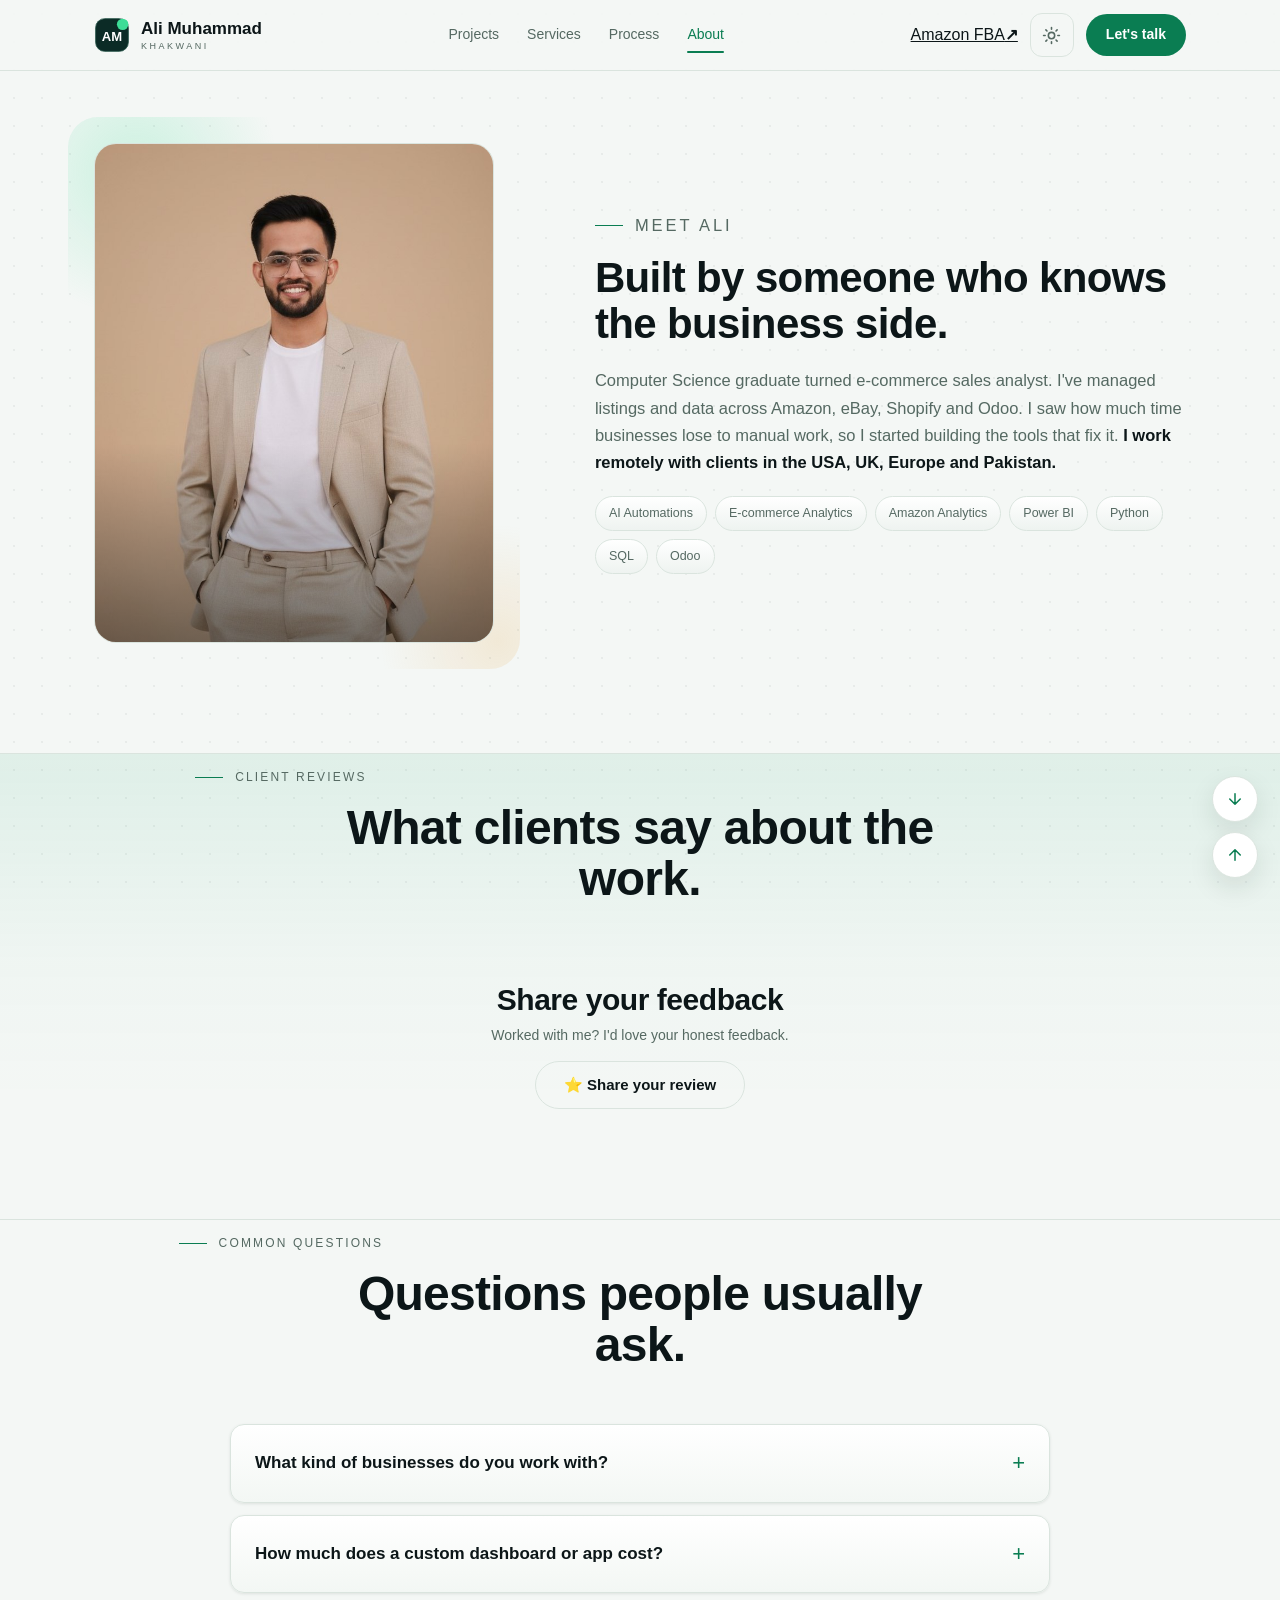
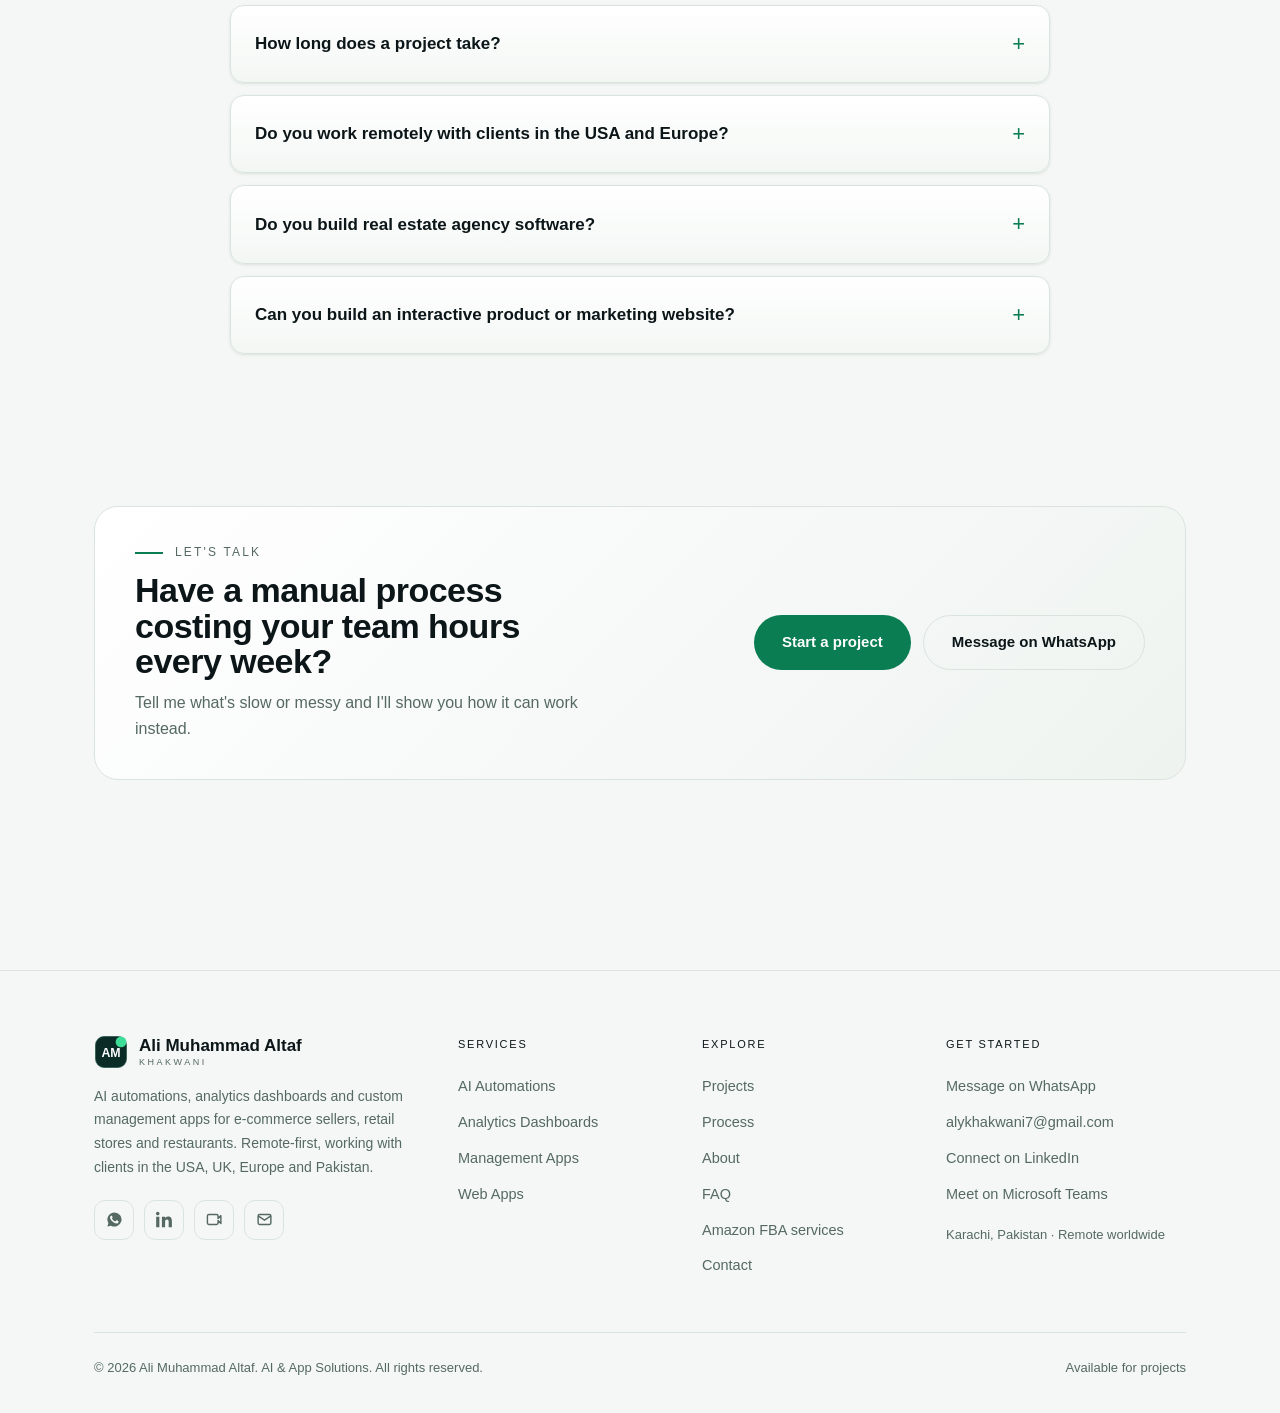
==== commit a58accc2: "Add Amazon FBA links to about.html" ====
--- a/about.html
+++ b/about.html
@@ -121,6 +121,7 @@
       <a href="about.html" aria-current="page">About</a>
     </nav>
     <div class="nav-right">
+      <a class="track-switch ts-az" href="amazon.html" title="Amazon FBA account management"><i class="ts-dot" aria-hidden="true"></i><span>Amazon FBA</span><b aria-hidden="true">&nearr;</b></a>
       <button class="theme-toggle" id="themeToggle" type="button" aria-label="Switch to light theme">
         <svg class="t-moon" viewBox="0 0 24 24" aria-hidden="true"><path d="M21 12.8A9 9 0 1 1 11.2 3a7 7 0 0 0 9.8 9.8z"/></svg>
         <svg class="t-sun" viewBox="0 0 24 24" aria-hidden="true"><circle cx="12" cy="12" r="4"/><path d="M12 2v2M12 20v2M4.9 4.9l1.4 1.4M17.7 17.7l1.4 1.4M2 12h2M20 12h2M4.9 19.1l1.4-1.4M17.7 6.3l1.4-1.4"/></svg>
@@ -137,6 +138,7 @@
     <a href="services.html"><i>03</i>Services</a>
     <a href="process.html"><i>04</i>Process</a>
     <a href="about.html" aria-current="page"><i>05</i>About</a>
+    <a class="mm-track" href="amazon.html"><i>&#9733;</i>Amazon FBA account management</a>
     <a class="mm-cta" href="contact.html">Let's talk</a>
   </div>
 </header>
@@ -285,6 +287,7 @@
         <a href="process.html">Process</a>
         <a href="about.html">About</a>
         <a href="about.html#faq">FAQ</a>
+        <a href="amazon.html">Amazon FBA services</a>
         <a href="contact.html">Contact</a>
       </div>
 
--- a/styles.css
+++ b/styles.css
@@ -857,3 +857,24 @@
 @media(max-width:900px){.explore-grid{grid-template-columns:repeat(2,1fr)}}
 @media(max-width:760px){.cta-inner{flex-direction:column;align-items:flex-start;padding:28px 22px}}
 @media(max-width:520px){.explore-grid{grid-template-columns:1fr}}
+
+/* ===== offers ===== */
+.offer-grid{display:grid;grid-template-columns:repeat(4,1fr);gap:16px}
+.offer{position:relative;display:flex;flex-direction:column;gap:12px;padding:24px;border:1px solid var(--line);border-radius:20px;background:linear-gradient(160deg,var(--panel),var(--panel2));overflow:hidden;transition:border-color .2s,transform .2s}
+.offer::before{content:"";position:absolute;inset:0 0 auto 0;height:3px;background:linear-gradient(90deg,var(--jade),var(--jade-2))}
+.offer:hover{border-color:var(--jade);transform:translateY(-3px)}
+.offer-top{display:flex;align-items:center;justify-content:space-between;gap:10px}
+.offer-ic{width:42px;height:42px;border-radius:12px;display:grid;place-items:center;background:rgba(var(--glow),.12);border:1px solid rgba(var(--glow),.3)}
+.offer-ic svg{width:22px;height:22px;fill:none;stroke:var(--jade);stroke-width:1.8;stroke-linecap:round;stroke-linejoin:round}
+.offer-tag{font-size:11px;font-weight:700;letter-spacing:.08em;text-transform:uppercase;color:var(--jade)}
+.offer h3{font-size:20px;line-height:1.2}
+.offer p{color:var(--muted);font-size:14.5px;line-height:1.55}
+.offer ul{list-style:none;display:grid;gap:8px;margin:2px 0 6px;padding:0;flex:1;align-content:start}
+.offer li{position:relative;padding-left:22px;font-size:14px;line-height:1.4}
+.offer li::before{content:"";position:absolute;left:0;top:3px;width:13px;height:13px;border-radius:50%;background:rgba(var(--glow),.18);border:1px solid var(--jade)}
+.offer li::after{content:"";position:absolute;left:4px;top:6px;width:5px;height:3px;border-left:1.6px solid var(--jade);border-bottom:1.6px solid var(--jade);transform:rotate(-45deg)}
+.offer-cta{display:inline-flex;align-items:center;gap:6px;font-weight:700;font-size:14px;color:var(--jade);text-decoration:none;padding-top:6px;border-top:1px solid var(--line)}
+.offer-cta:hover{text-decoration:underline}
+.offer-note{text-align:center;color:var(--muted);font-size:14px;margin-top:22px}
+@media(max-width:1100px){.offer-grid{grid-template-columns:repeat(2,1fr)}}
+@media(max-width:560px){.offer-grid{grid-template-columns:1fr}}
